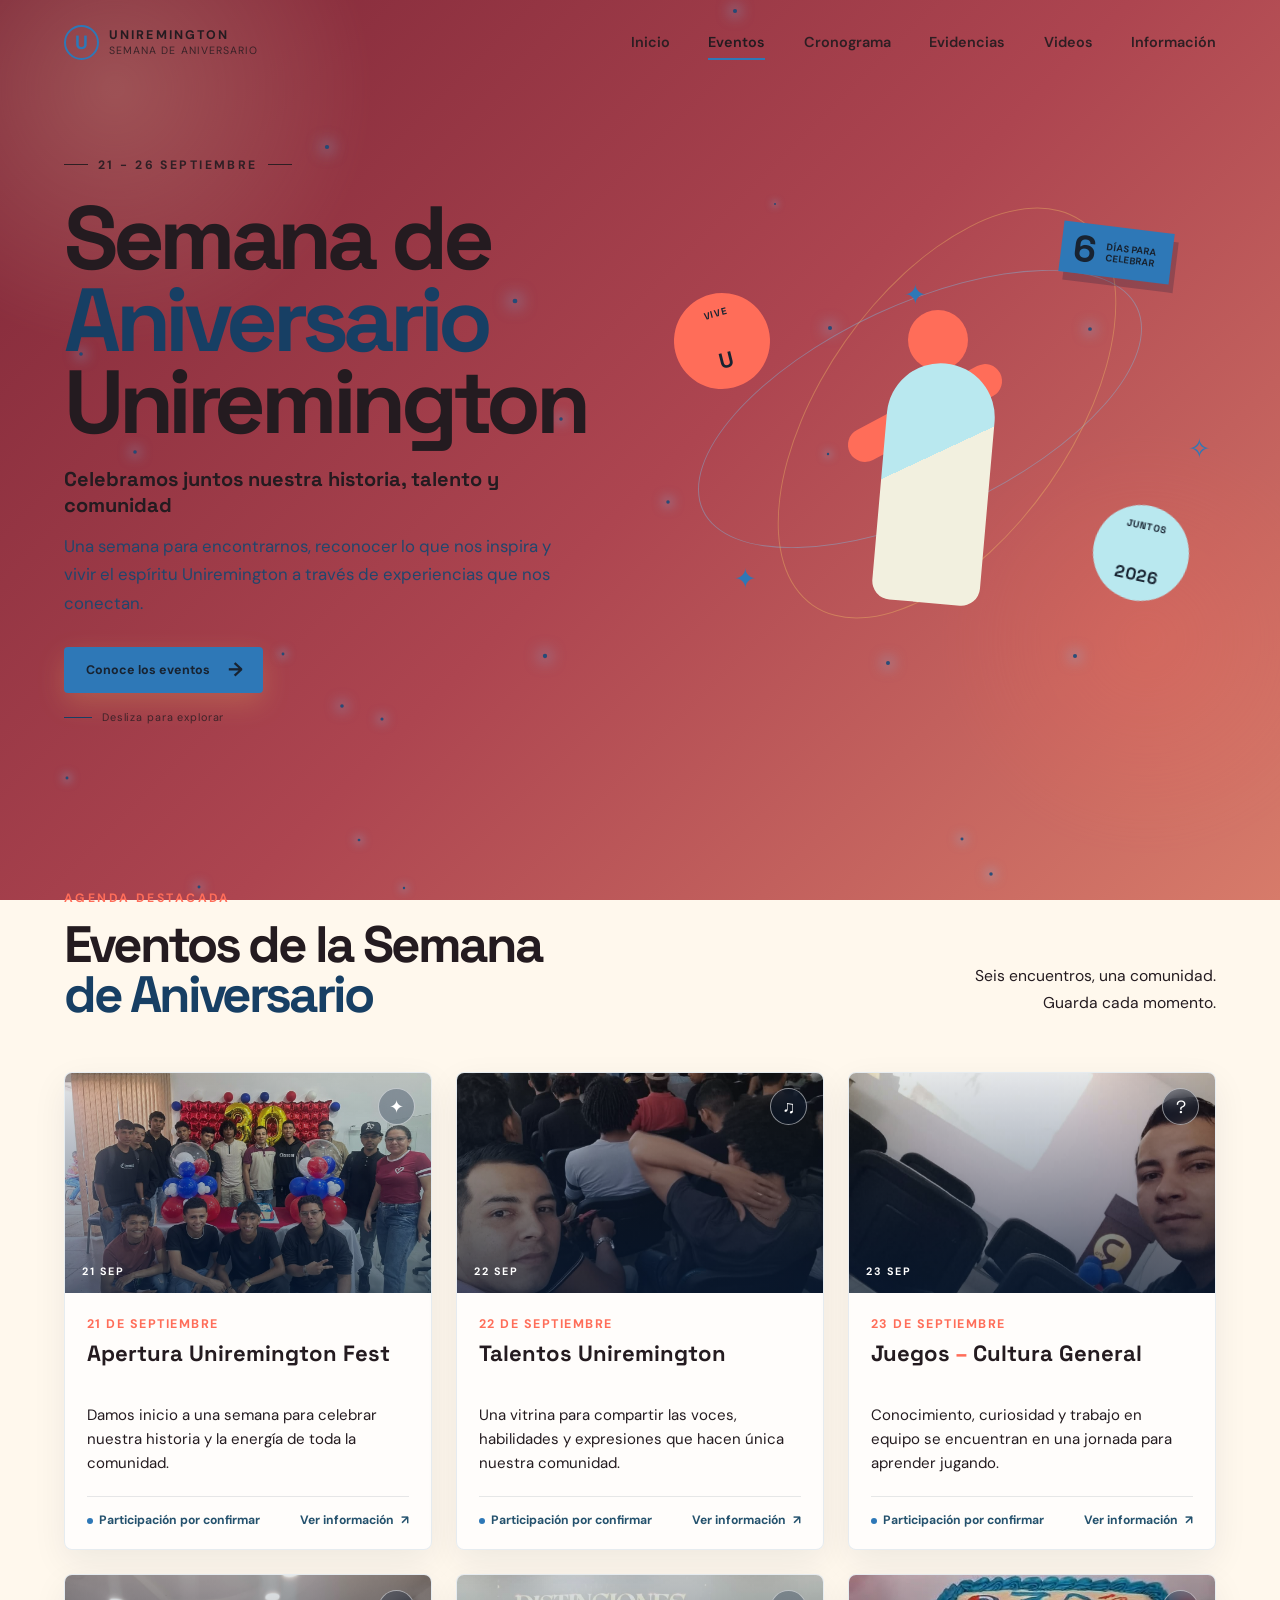
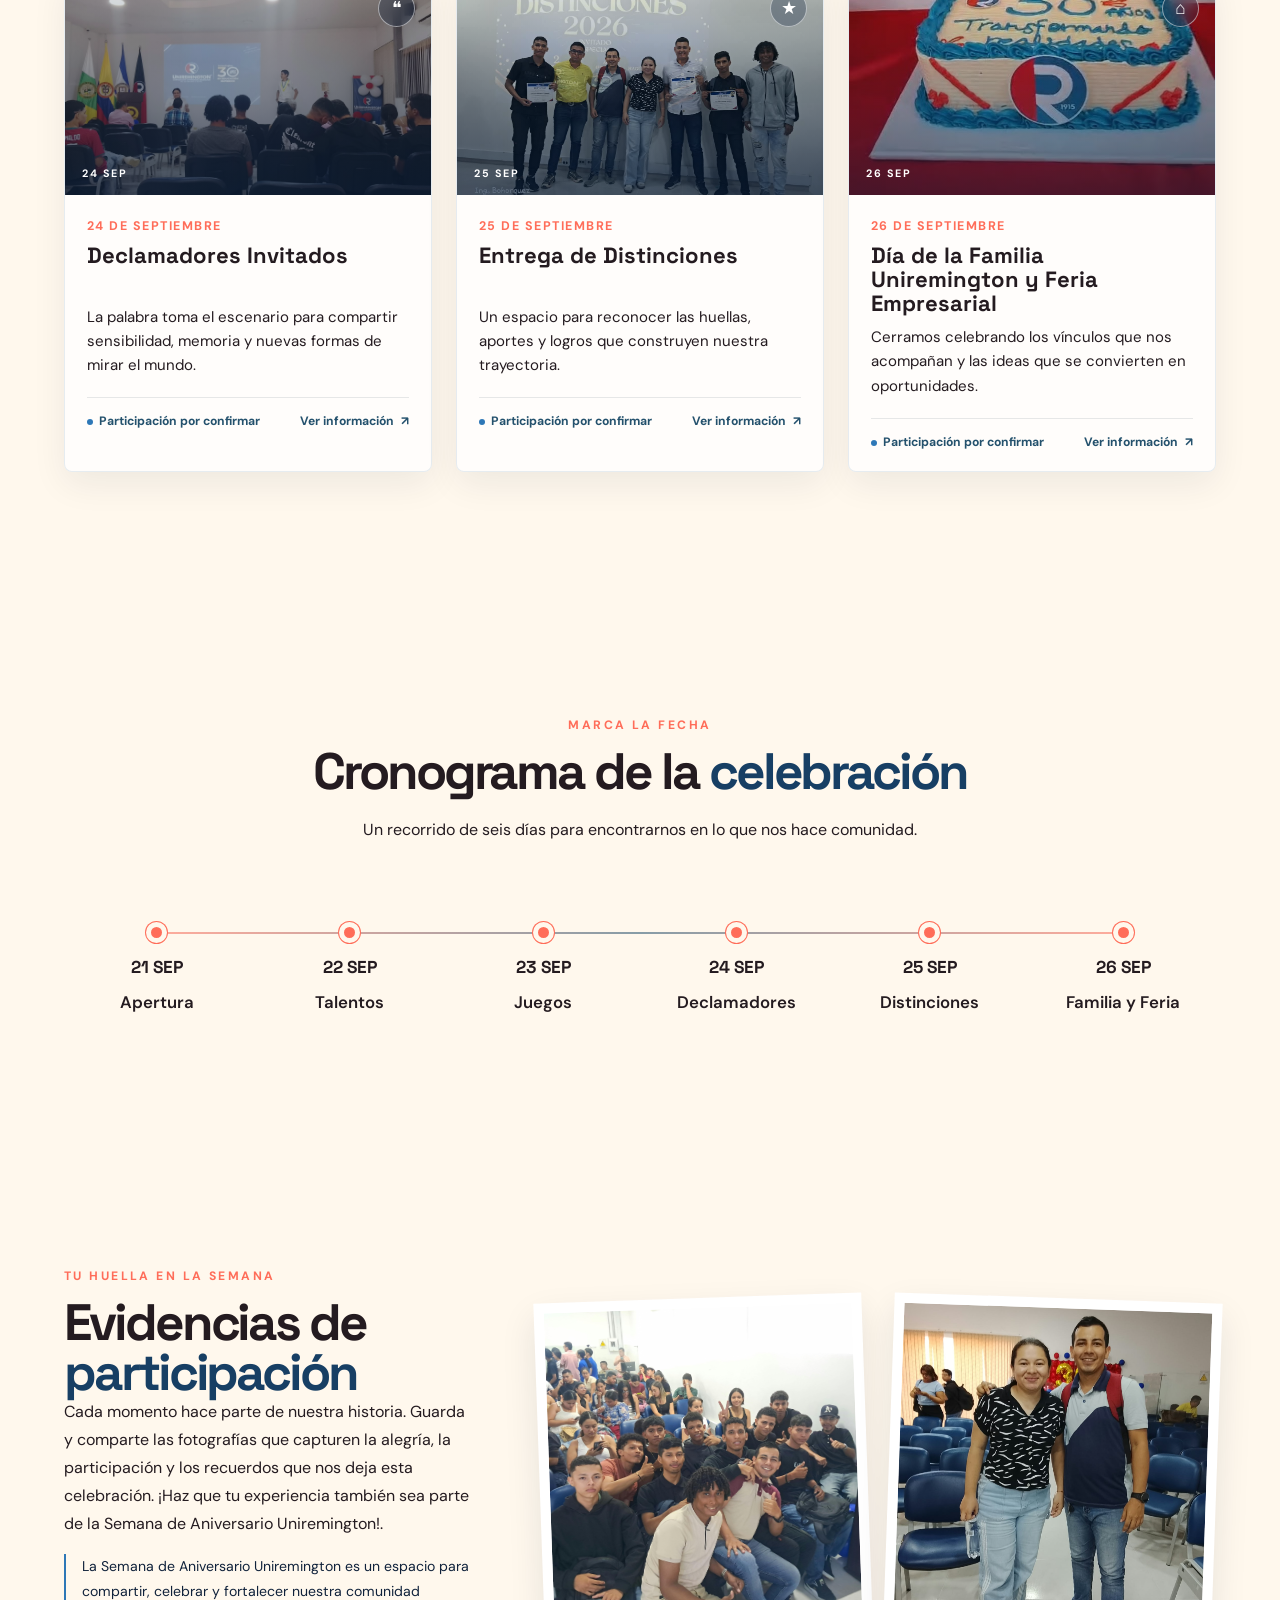
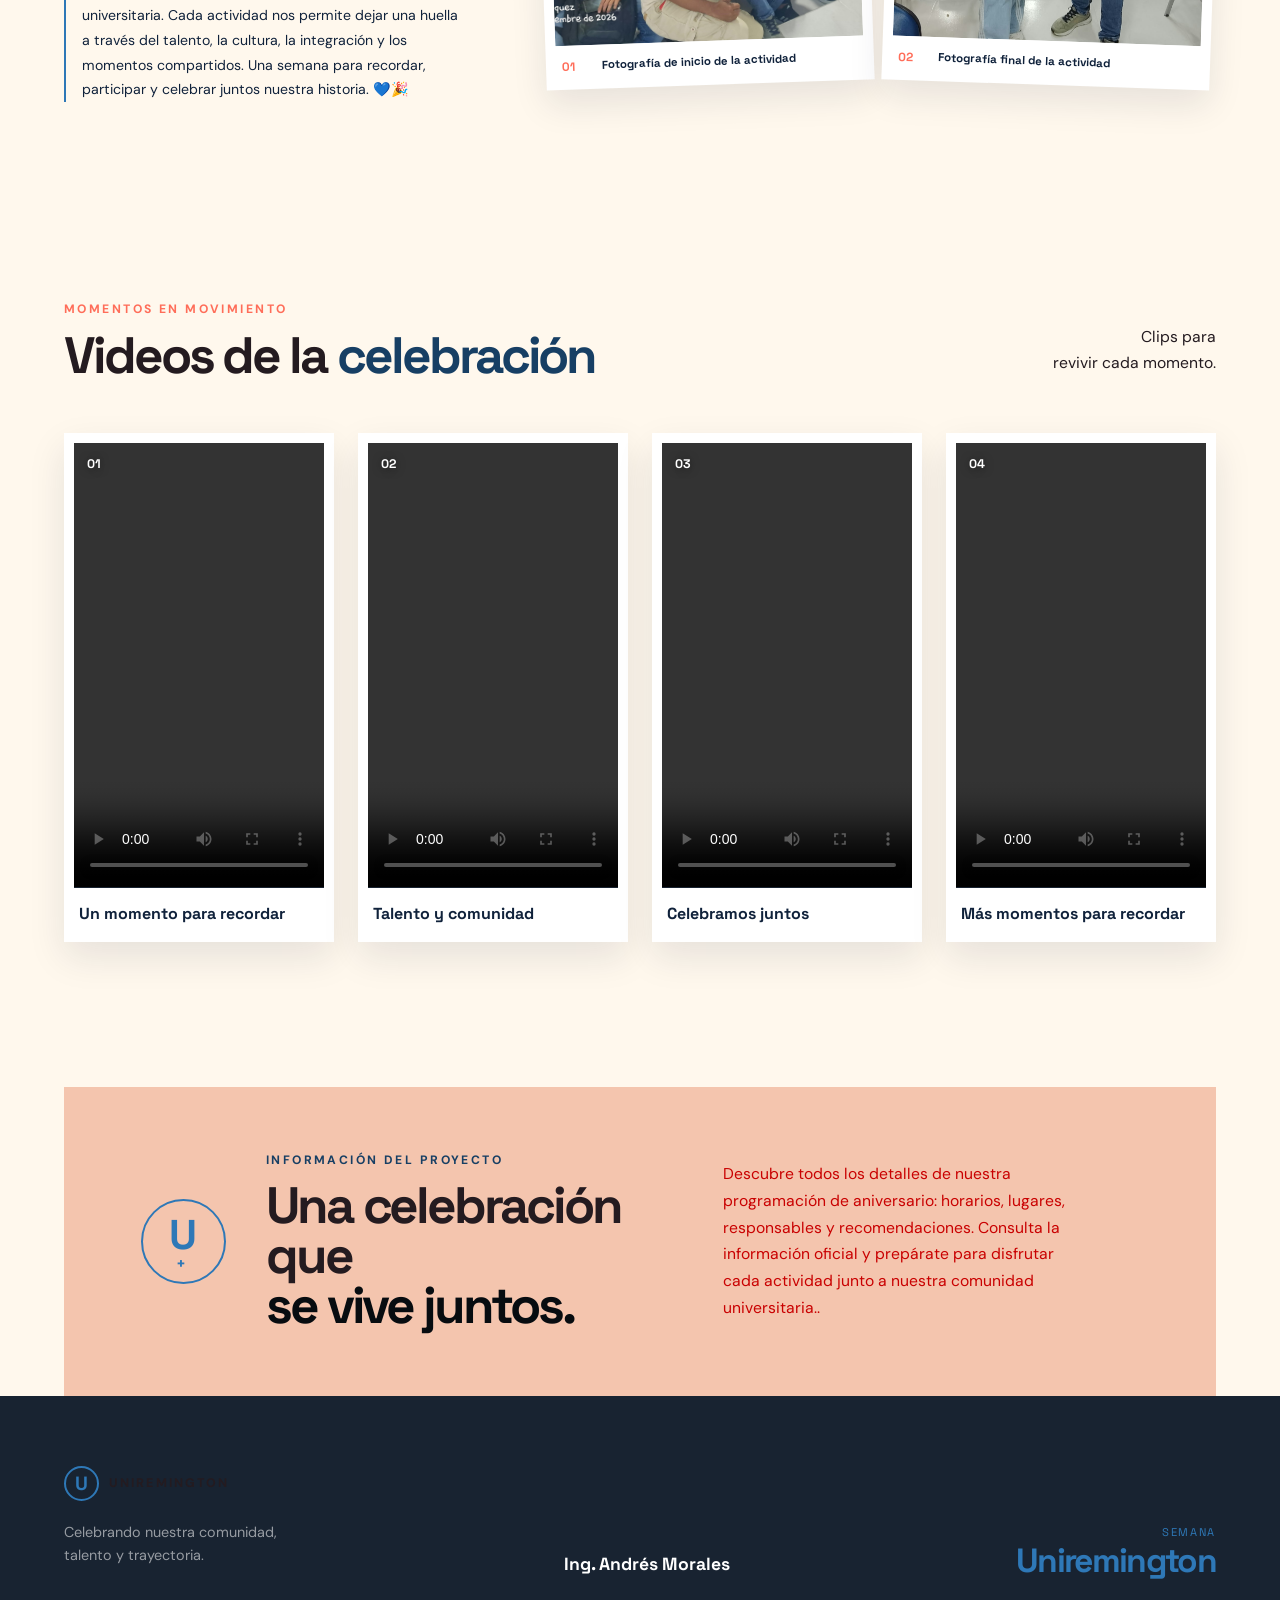
==== index.html @ 347d7fe4 "Mover archivos a la raíz del repositorio" ====
<!DOCTYPE html>
<html lang="es">
<head>
  <meta charset="UTF-8">
  <meta name="viewport" content="width=device-width, initial-scale=1.0">
  <meta name="description" content="Semana de Aniversario Uniremington: celebramos juntos nuestra historia, talento y comunidad.">
  <title>Semana de Aniversario Uniremington</title>
  <link rel="icon" type="image/svg+xml" href="img/favicon-uniremington.svg">
  <link rel="preconnect" href="https://fonts.googleapis.com">
  <link rel="preconnect" href="https://fonts.gstatic.com" crossorigin>
  <link href="https://fonts.googleapis.com/css2?family=DM+Sans:wght@400;500;600;700&family=Space+Grotesk:wght@500;600;700&display=swap" rel="stylesheet">
  <link rel="stylesheet" href="style.css">
</head>
<body>
  <div class="celebration-bg" aria-hidden="true">
    <div class="glow glow-one"></div>
    <div class="glow glow-two"></div>
    <div class="particles" id="particles"></div>
    <div class="confetti-layer" id="confetti-layer"></div>
  </div>

  <header class="site-header" id="inicio">
    <a class="brand" href="#inicio" aria-label="Volver al inicio">
      <span class="brand-mark">U</span>
      <span class="brand-copy"><strong>UNIREMINGTON</strong><small>Semana de aniversario</small></span>
    </a>
    <button class="menu-toggle" type="button" aria-expanded="false" aria-controls="main-nav" aria-label="Abrir menú">
      <span></span><span></span><span></span>
    </button>
    <nav class="main-nav" id="main-nav" aria-label="Navegación principal">
      <a class="nav-link active" href="#inicio">Inicio</a>
      <a class="nav-link" href="#eventos">Eventos</a>
      <a class="nav-link" href="#cronograma">Cronograma</a>
      <a class="nav-link" href="#evidencias">Evidencias</a>
      <a class="nav-link" href="#videos">Videos</a>
      <a class="nav-link" href="#informacion">Información</a>
    </nav>
  </header>

  <main>
    <section class="hero section-shell" aria-labelledby="hero-title">
      <div class="hero-content reveal">
        <p class="eyebrow"><span></span> 21 - 26 SEPTIEMBRE <span></span></p>
        <h1 id="hero-title">Semana de<br><em>Aniversario</em><br>Uniremington</h1>
        <p class="hero-subtitle">Celebramos juntos nuestra historia, talento y comunidad</p>
        <p class="hero-intro">Una semana para encontrarnos, reconocer lo que nos inspira y vivir el espíritu Uniremington a través de experiencias que nos conectan.</p>
        <a class="button button-primary" href="#eventos">Conoce los eventos <span aria-hidden="true">&#8594;</span></a>
      </div>
      <div class="hero-art reveal" aria-label="Ilustración decorativa de celebración universitaria">
        <div class="orbit orbit-one"></div><div class="orbit orbit-two"></div>
        <div class="hero-badge"><span>6</span><small>días para<br>celebrar</small></div>
        <div class="hero-sticker sticker-top">VIVE<br><strong>U</strong></div>
        <div class="hero-sticker sticker-bottom">JUNTOS<br><strong>2026</strong></div>
        <div class="hero-figure"><span class="figure-head"></span><span class="figure-body"></span><span class="figure-arm"></span></div>
        <div class="hero-spark spark-a">✦</div><div class="hero-spark spark-b">✧</div><div class="hero-spark spark-c">✦</div>
      </div>
      <a class="scroll-cue" href="#eventos"><span></span> Desliza para explorar</a>
    </section>

    <section class="events section-shell" id="eventos" aria-labelledby="events-title">
      <div class="section-heading reveal">
        <div><p class="eyebrow accent">AGENDA DESTACADA</p><h2 id="events-title">Eventos de la Semana<br><em>de Aniversario</em></h2></div>
        <p class="section-note">Seis encuentros, una comunidad.<br>Guarda cada momento.</p>
      </div>
      <div class="events-grid">
        
        <article class="event-card reveal" data-event="21-septiembre">
          <a class="event-image-link" href="#" aria-label="Ampliar fotografía de Apertura Uniremington Fest">
            <img src="img/apertura.jpg" data-fallback="https://images.unsplash.com/photo-1517457373958-b7bdd4587205?auto=format&fit=crop&w=900&q=85" alt="Estudiantes celebrando en una actividad universitaria" loading="lazy">
            <span class="image-shade"></span><span class="event-icon">✦</span><span class="date-chip">21 SEP</span>
          </a>
          <div class="event-body"><p class="event-date">21 de septiembre</p><h3>Apertura Uniremington Fest</h3><p class="event-description">Damos inicio a una semana para celebrar nuestra historia y la energía de toda la comunidad.</p><div class="event-meta"><span class="status pending">Participación por confirmar</span><a class="info-link" href="excel/21-septiembre.xlsx" download>Ver información <span>↗</span></a></div></div>
        </article>
        <article class="event-card reveal" data-event="22-septiembre">
          <a class="event-image-link" href="#" aria-label="Ampliar fotografía de Talentos Uniremington">
            <img src="img/talentos.jpg" data-fallback="https://images.unsplash.com/photo-1524368535928-5b5e00ddc76b?auto=format&fit=crop&w=900&q=85" alt="Presentación artística de estudiantes" loading="lazy">
            <span class="image-shade"></span><span class="event-icon">♫</span><span class="date-chip">22 SEP</span>
          </a>
          <div class="event-body"><p class="event-date">22 de septiembre</p><h3>Talentos Uniremington</h3><p class="event-description">Una vitrina para compartir las voces, habilidades y expresiones que hacen única nuestra comunidad.</p><div class="event-meta"><span class="status pending">Participación por confirmar</span><a class="info-link" href="excel/22-septiembre.xlsx" download>Ver información <span>↗</span></a></div></div>
        </article>
        <article class="event-card reveal" data-event="23-septiembre">
          <a class="event-image-link" href="#" aria-label="Ampliar fotografía de Juegos - Cultura General">
            <img src="img/juegos.jpg" data-fallback="https://images.unsplash.com/photo-1529156069898-49953e39b3ac?auto=format&fit=crop&w=900&q=85" alt="Estudiantes compartiendo un juego en equipo" loading="lazy">
            <span class="image-shade"></span><span class="event-icon">?</span><span class="date-chip">23 SEP</span>
          </a>
          <div class="event-body"><p class="event-date">23 de septiembre</p><h3>Juegos <span>–</span> Cultura General</h3><p class="event-description">Conocimiento, curiosidad y trabajo en equipo se encuentran en una jornada para aprender jugando.</p><div class="event-meta"><span class="status pending">Participación por confirmar</span><a class="info-link" href="excel/23-septiembre.xlsx" download>Ver información <span>↗</span></a></div></div>
        </article>
        <article class="event-card reveal" data-event="24-septiembre">
          <a class="event-image-link" href="#" aria-label="Ampliar fotografía de Declamadores Invitados">
            <img src="img/declamadores.jpg" data-fallback="https://images.unsplash.com/photo-1478737270239-2f02b77fc618?auto=format&fit=crop&w=900&q=85" alt="Micrófono preparado para una presentación de poesía" loading="lazy">
            <span class="image-shade"></span><span class="event-icon">&#10077;</span><span class="date-chip">24 SEP</span>
          </a>
          <div class="event-body"><p class="event-date">24 de septiembre</p><h3>Declamadores Invitados</h3><p class="event-description">La palabra toma el escenario para compartir sensibilidad, memoria y nuevas formas de mirar el mundo.</p><div class="event-meta"><span class="status pending">Participación por confirmar</span><a class="info-link" href="excel/24-septiembre.xlsx" download>Ver información <span>↗</span></a></div></div>
        </article>
        <article class="event-card reveal" data-event="25-septiembre">
          <a class="event-image-link" href="#" aria-label="Ampliar fotografía de Entrega de Distinciones">
            <img src="img/distinciones.jpg" data-fallback="https://images.unsplash.com/photo-1531058020387-3be344556be6?auto=format&fit=crop&w=900&q=85" alt="Reconocimiento entregado durante una ceremonia" loading="lazy">
            <span class="image-shade"></span><span class="event-icon">★</span><span class="date-chip">25 SEP</span>
          </a>
          <div class="event-body"><p class="event-date">25 de septiembre</p><h3>Entrega de Distinciones</h3><p class="event-description">Un espacio para reconocer las huellas, aportes y logros que construyen nuestra trayectoria.</p><div class="event-meta"><span class="status pending">Participación por confirmar</span><a class="info-link" href="excel/25-septiembre.xlsx" download>Ver información <span>↗</span></a></div></div>
        </article>
        <article class="event-card reveal" data-event="26-septiembre">
          <a class="event-image-link" href="#" aria-label="Ampliar fotografía del Día de la Familia Uniremington y Feria Empresarial">
            <img src="img/familia-feria.jpg" data-fallback="https://images.unsplash.com/photo-1529156069898-49953e39b3ac?auto=format&fit=crop&w=900&q=85" alt="Comunidad reunida en una feria universitaria" loading="lazy">
            <span class="image-shade"></span><span class="event-icon">⌂</span><span class="date-chip">26 SEP</span>
          </a>
          <div class="event-body"><p class="event-date">26 de septiembre</p><h3>Día de la Familia Uniremington y Feria Empresarial</h3><p class="event-description">Cerramos celebrando los vínculos que nos acompañan y las ideas que se convierten en oportunidades.</p><div class="event-meta"><span class="status pending">Participación por confirmar</span><a class="info-link" href="excel/26-septiembre.xlsx" download>Ver información <span>↗</span></a></div></div>
        </article>
      </div>
    </section>

    <section class="timeline-section section-shell" id="cronograma" aria-labelledby="timeline-title">
      <div class="section-heading centered reveal"><p class="eyebrow accent">MARCA LA FECHA</p><h2 id="timeline-title">Cronograma de la <em>celebración</em></h2><p>Un recorrido de seis días para encontrarnos en lo que nos hace comunidad.</p></div>
      <div class="timeline reveal">
        <div class="timeline-line"></div>
        <a class="timeline-item" href="#eventos"><span class="timeline-dot"></span><strong>21 SEP</strong><span>Apertura</span></a>
        <a class="timeline-item" href="#eventos"><span class="timeline-dot"></span><strong>22 SEP</strong><span>Talentos</span></a>
        <a class="timeline-item" href="#eventos"><span class="timeline-dot"></span><strong>23 SEP</strong><span>Juegos</span></a>
        <a class="timeline-item" href="#eventos"><span class="timeline-dot"></span><strong>24 SEP</strong><span>Declamadores</span></a>
        <a class="timeline-item" href="#eventos"><span class="timeline-dot"></span><strong>25 SEP</strong><span>Distinciones</span></a>
        <a class="timeline-item" href="#eventos"><span class="timeline-dot"></span><strong>26 SEP</strong><span>Familia y Feria</span></a>
      </div>
    </section>

    <section class="evidence section-shell" id="evidencias" aria-labelledby="evidence-title">
      <div class="evidence-copy reveal"><p class="eyebrow accent">TU HUELLA EN LA SEMANA</p><h2 id="evidence-title">Evidencias de <em>participación</em></h2><p>Cada momento hace parte de nuestra historia. Guarda y comparte las fotografías que capturen la alegría, la participación y los recuerdos que nos deja esta celebración.

¡Haz que tu experiencia también sea parte de la Semana de Aniversario Uniremington!.</p><p class="evidence-note">La Semana de Aniversario Uniremington es un espacio para compartir, celebrar y fortalecer nuestra comunidad universitaria. Cada actividad nos permite dejar una huella a través del talento, la cultura, la integración y los momentos compartidos.

Una semana para recordar, participar y celebrar juntos nuestra historia. 💙🎉</p></div>
      <div class="evidence-grid reveal">
        <figure class="evidence-frame"><button class="evidence-photo" type="button" aria-label="Ampliar fotografía de inicio de la actividad"><img src="img/evidencia-inicial.jpg" data-fallback="https://images.unsplash.com/photo-1529390079861-591de354faf5?auto=format&fit=crop&w=900&q=85" alt="Espacio reservado para fotografía inicial" loading="lazy"></button><figcaption><span>01</span><strong>Fotografía de inicio de la actividad</strong><small></small></figcaption></figure>
        <figure class="evidence-frame"><button class="evidence-photo" type="button" aria-label="Ampliar fotografía final de la actividad"><img src="img/evidencia-final.jpg" data-fallback="https://images.unsplash.com/photo-1511632765486-a01980e01a18?auto=format&fit=crop&w=900&q=85" alt="Espacio reservado para fotografía final" loading="lazy"></button><figcaption><span>02</span><strong>Fotografía final de la actividad</strong><small></small></figcaption></figure>
      </div>
    </section>

    <section class="videos-section section-shell" id="videos" aria-labelledby="videos-title">
      <div class="section-heading reveal">
        <div><p class="eyebrow accent">MOMENTOS EN MOVIMIENTO</p><h2 id="videos-title">Videos de la <em>celebración</em></h2></div>
        <p class="section-note">Clips para<br>revivir cada momento.</p>
      </div>
      <div class="videos-grid">
        <article class="video-card reveal">
          <div class="video-frame"><video controls preload="metadata"><source src="videos/video-01.mp4" type="video/mp4">Tu navegador no puede reproducir este video.</video><span class="video-number">01</span></div>
          <h3>Un momento para recordar</h3>
        </article>
        <article class="video-card reveal">
          <div class="video-frame"><video controls preload="metadata"><source src="videos/video-02.mp4" type="video/mp4">Tu navegador no puede reproducir este video.</video><span class="video-number">02</span></div>
          <h3>Talento y comunidad</h3>
        </article>
        <article class="video-card reveal">
          <div class="video-frame"><video controls preload="metadata"><source src="videos/video-03.mp4" type="video/mp4">Tu navegador no puede reproducir este video.</video><span class="video-number">03</span></div>
          <h3>Celebramos juntos</h3>
        </article>
        <article class="video-card reveal">
          <div class="video-frame"><video controls preload="metadata"><source src="videos/video-04.mp4" type="video/mp4">Tu navegador no puede reproducir este video.</video><span class="video-number">04</span></div>
          <h3>Más momentos para recordar</h3>
        </article>
      </div>
    </section>

    <section class="info-band section-shell" id="informacion" aria-labelledby="info-title">
      <div class="info-mark">U<span>+</span></div><div><p class="eyebrow">INFORMACIÓN DEL PROYECTO</p><h2 id="info-title">Una celebración que<br><em>se vive juntos.</em></h2></div><p class="info-text">Descubre todos los detalles de nuestra programación de aniversario: horarios, lugares, responsables y recomendaciones. Consulta la información oficial y prepárate para disfrutar cada actividad junto a nuestra comunidad universitaria..</p>
    </section>
  </main>

  <footer class="site-footer"><div><a class="brand footer-brand" href="#inicio"><span class="brand-mark">U</span><span class="brand-copy"><strong>UNIREMINGTON</strong><small></small></span></a><p>Celebrando nuestra comunidad,<br>talento y trayectoria.</p></div><div class="student-data"><p></p><strong> Ing. Andrés Morales</strong><span></span></div><div class="footer-year">SEMANA<br><strong>Uniremington</strong></div></footer>

  <dialog class="image-lightbox" aria-label="Fotografía ampliada">
    <button class="lightbox-close" type="button" aria-label="Cerrar fotografía">&times;</button>
    <img src="" alt="">
  </dialog>
  <script src="script.js"></script>
</body>
</html>
---- style.css ----
:root {
  --navy: #182331;
  --blue: #24516d;
  --sky: #b9e8ef;
  --cream: #fff8ed;
  --coral: #ff6d59;
  --yellow: #2e78b7;
  --ink: #10223b;
  --muted: #617086;
  --line: rgba(255, 255, 255, .18);
  --glass: rgba(255, 255, 255, .1);
  --display: 'Space Grotesk', sans-serif;
  --body: 'DM Sans', sans-serif;
  --ease: cubic-bezier(.22, .8, .25, 1);
}
* { box-sizing: border-box; }
html { scroll-behavior: smooth; }
body { margin: 0; color: var(--ink); background: var(--cream); font-family: var(--body); overflow-x: hidden; }
body, button, a { -webkit-tap-highlight-color: transparent; }
a { color: inherit; text-decoration: none; }
.celebration-bg { position: fixed; inset: 0; z-index: -1; overflow: hidden; background: linear-gradient(135deg, #182331 0%, #3d3542 52%, #68464b 100%); pointer-events: none; }
.glow { position: absolute; border-radius: 50%; filter: blur(8px); opacity: .4; animation: drift 16s ease-in-out infinite alternate; }
.glow-one { width: 42vw; height: 42vw; top: -20%; left: -12%; background: radial-gradient(circle, rgba(255,214,107,.42), transparent 68%); }
.glow-two { width: 35vw; height: 35vw; right: -7%; bottom: 4%; background: radial-gradient(circle, rgba(255,109,89,.48), transparent 68%); animation-delay: -5s; }
.particles, .confetti-layer { position: absolute; inset: 0; }
.particle { position: absolute; width: 4px; height: 4px; border-radius: 50%; background: rgba(255,255,255,.85); box-shadow: 0 0 14px 3px rgba(255,214,107,.42); animation: float 9s ease-in-out infinite; }
.confetti { position: absolute; top: -30px; width: var(--size); height: calc(var(--size) * 1.9); background: var(--color); opacity: .7; border-radius: 2px; animation: fall var(--duration) linear var(--delay) infinite; transform: rotate(var(--rotation)); }
.confetti.circle { border-radius: 50%; height: var(--size); }
.confetti.triangle { width: 0; height: 0; background: transparent; border-left: calc(var(--size) / 2) solid transparent; border-right: calc(var(--size) / 2) solid transparent; border-bottom: var(--size) solid var(--color); }
.site-header { position: fixed; top: 0; left: 0; right: 0; z-index: 20; display: flex; align-items: center; justify-content: space-between; max-width: 1360px; margin: auto; padding: 24px 5vw; color: #fff; transition: padding .35s ease, background .35s ease; text-shadow: 0 1px 12px rgba(0,0,0,.2); }
.site-header.scrolled { padding-top: 13px; padding-bottom: 13px; background: rgba(24, 35, 49, .88); backdrop-filter: blur(18px); max-width: none; padding-left: 5vw; padding-right: 5vw; }
.brand { display: inline-flex; gap: 10px; align-items: center; color: #fff; }
.brand-mark { display: grid; place-items: center; width: 35px; height: 35px; border: 2px solid var(--yellow); border-radius: 50%; color: var(--yellow); font-family: var(--display); font-size: 1.2rem; font-weight: 700; }
.brand-copy { display: flex; flex-direction: column; gap: 1px; font-size: .68rem; letter-spacing: .17em; }
.brand-copy small { color: rgba(255,255,255,.82); font-size: .58rem; letter-spacing: .1em; text-transform: uppercase; }
.main-nav { display: flex; align-items: center; gap: clamp(18px, 3vw, 44px); }
.nav-link { position: relative; padding: 9px 0; color: rgba(255,255,255,.9); font-size: .78rem; font-weight: 600; transition: color .3s; }
.nav-link::after { position: absolute; content: ''; left: 0; right: 100%; bottom: 0; height: 2px; background: var(--yellow); transition: right .3s var(--ease); }
.nav-link:hover, .nav-link.active { color: #fff; }.nav-link.active::after, .nav-link:hover::after { right: 0; }
.menu-toggle { display: none; border: 0; background: transparent; padding: 6px; }.menu-toggle span { display: block; width: 25px; height: 2px; margin: 5px; background: #fff; }
.section-shell { width: min(1180px, calc(100% - 10vw)); margin: auto; }
.hero { min-height: 760px; display: grid; grid-template-columns: 1.05fr .95fr; align-items: center; position: relative; padding-top: 90px; color: #fff; text-shadow: 0 2px 18px rgba(0,0,0,.22); }
.hero-content { max-width: 640px; }.eyebrow { display: flex; align-items: center; gap: 10px; color: rgba(255,255,255,.86); font-size: .66rem; font-weight: 700; letter-spacing: .2em; }.eyebrow span { width: 24px; height: 1px; background: currentColor; }.eyebrow.accent { color: var(--coral); display: block; }
h1, h2, h3, p { margin-top: 0; }h1, h2, h3 { font-family: var(--display); }h1 { margin: 24px 0 22px; font-size: clamp(3.4rem, 7vw, 6.5rem); line-height: .92; letter-spacing: -.06em; font-weight: 700; }h1 em, h2 em { color: var(--yellow); font-style: normal; }h2 { margin: 14px 0 0; font-size: clamp(2.3rem, 4vw, 4.1rem); line-height: .98; letter-spacing: -.06em; }h2 em { color: var(--blue); }.hero-subtitle { max-width: 460px; margin-bottom: 14px; color: #d9f6f7; font-family: var(--display); font-size: 1.1rem; font-weight: 700; }.hero-intro { max-width: 500px; margin-bottom: 30px; color: rgba(255,255,255,.9); line-height: 1.7; font-size: .94rem; }
.button { display: inline-flex; align-items: center; gap: 18px; padding: 15px 20px 15px 22px; border-radius: 4px; font-size: .78rem; font-weight: 700; transition: transform .3s var(--ease), box-shadow .3s, background .3s; }.button span { font-size: 1.2rem; line-height: 0; }.button-primary { color: var(--navy); background: var(--yellow); box-shadow: 0 10px 28px rgba(255,214,107,.2); }.button-primary:hover { background: #fff; transform: translateY(-3px); box-shadow: 0 14px 32px rgba(255,214,107,.3); }
.hero-art { position: relative; min-height: 550px; }.orbit { position: absolute; border: 1px solid rgba(114,210,255,.35); border-radius: 50%; transform: rotate(-25deg); }.orbit-one { width: 480px; height: 210px; top: 28%; left: 2%; }.orbit-two { width: 250px; height: 470px; top: 5%; left: 28%; border-color: rgba(255,214,107,.32); transform: rotate(35deg); }.hero-badge { position: absolute; top: 14%; right: 8%; display: flex; align-items: center; gap: 10px; color: var(--navy); background: var(--yellow); padding: 11px 16px 11px 12px; transform: rotate(7deg); box-shadow: 5px 8px 0 rgba(5,26,55,.22); }.hero-badge span { font-family: var(--display); font-size: 2.3rem; font-weight: 700; line-height: .8; }.hero-badge small { font-size: .6rem; font-weight: 700; line-height: 1.15; text-transform: uppercase; }.hero-sticker { position: absolute; display: grid; place-items: center; width: 96px; height: 96px; border-radius: 50%; font-family: var(--display); font-size: .6rem; font-weight: 700; letter-spacing: .08em; text-align: center; line-height: 1.2; }.sticker-top { top: 26%; left: 1%; color: var(--navy); background: var(--coral); transform: rotate(-14deg); }.sticker-top strong { font-size: 1.35rem; }.sticker-bottom { right: 5%; bottom: 18%; color: var(--navy); background: var(--sky); transform: rotate(12deg); }.sticker-bottom strong { font-size: 1.05rem; }.hero-figure { position: absolute; left: 35%; top: 29%; width: 150px; height: 300px; }.figure-head { position: absolute; top: 0; left: 48px; display: block; width: 60px; height: 60px; border-radius: 50%; background: var(--coral); }.figure-body { position: absolute; top: 53px; left: 21px; width: 108px; height: 240px; border-radius: 58px 58px 20px 20px; background: linear-gradient(150deg, var(--sky) 0 40%, #f2f0df 40%); transform: rotate(5deg); }.figure-arm { position: absolute; z-index: -1; top: 86px; left: -20px; width: 170px; height: 34px; border-radius: 40px; background: var(--coral); transform: rotate(-28deg); }.hero-spark { position: absolute; color: var(--yellow); font-size: 1.7rem; animation: twinkle 2.8s ease-in-out infinite; }.spark-a { top: 23%; left: 43%; }.spark-b { top: 51%; right: 1%; animation-delay: -.8s; }.spark-c { bottom: 19%; left: 12%; animation-delay: -1.5s; }.scroll-cue { position: absolute; bottom: 36px; left: 0; display: flex; align-items: center; gap: 10px; color: rgba(255,255,255,.5); font-size: .68rem; letter-spacing: .08em; }.scroll-cue span { width: 28px; height: 1px; background: var(--yellow); }
.events { padding: 130px 0 150px; }.section-heading { display: flex; justify-content: space-between; align-items: end; margin-bottom: 52px; }.section-note { margin-bottom: 4px; color: var(--muted); font-size: .85rem; line-height: 1.7; text-align: right; }.events-grid { display: grid; grid-template-columns: repeat(3, 1fr); gap: 24px; }.event-card { overflow: hidden; background: rgba(255,255,255,.74); border: 1px solid rgba(14,76,146,.1); border-radius: 8px; box-shadow: 0 12px 35px rgba(16,34,59,.07); transition: transform .4s var(--ease), box-shadow .4s, border-color .4s; }.event-card:hover { transform: translateY(-10px); border-color: rgba(255,109,89,.35); box-shadow: 0 22px 45px rgba(16,34,59,.16); }.event-image-link { display: block; position: relative; height: 220px; overflow: hidden; background: linear-gradient(135deg, #0e4c92, #72d2ff); }.event-image-link img { width: 100%; height: 100%; object-fit: cover; display: block; transition: transform .6s var(--ease); }.event-card:hover .event-image-link img { transform: scale(1.07); }.image-shade { position: absolute; inset: 0; background: linear-gradient(180deg, rgba(7,28,58,.1), rgba(7,28,58,.65)); }.date-chip { position: absolute; bottom: 15px; left: 17px; color: #fff; font-size: .67rem; font-weight: 700; letter-spacing: .14em; }.event-icon { position: absolute; top: 15px; right: 16px; display: grid; place-items: center; width: 37px; height: 37px; border: 1px solid rgba(255,255,255,.5); border-radius: 50%; color: #fff; background: rgba(7,28,58,.28); backdrop-filter: blur(8px); font-family: var(--display); font-size: 1.1rem; }.event-body { padding: 23px 22px 21px; }.event-date { margin-bottom: 9px; color: var(--coral); font-size: .67rem; font-weight: 700; letter-spacing: .12em; text-transform: uppercase; }.event-body h3 { min-height: 52px; margin-bottom: 10px; font-size: 1.22rem; line-height: 1.1; }.event-body h3 span { color: var(--coral); }.event-description { min-height: 66px; margin-bottom: 20px; color: var(--muted); font-size: .82rem; line-height: 1.6; }.event-meta { display: flex; flex-wrap: wrap; align-items: center; justify-content: space-between; gap: 10px; padding-top: 15px; border-top: 1px solid rgba(16,34,59,.1); }.status { color: var(--blue); font-size: .65rem; font-weight: 700; }.status::before { content: ''; display: inline-block; width: 6px; height: 6px; margin-right: 6px; border-radius: 50%; background: var(--yellow); }.info-link { color: var(--blue); font-size: .7rem; font-weight: 700; transition: color .25s; }.info-link span { display: inline-block; margin-left: 4px; transition: transform .25s; }.info-link:hover { color: var(--coral); }.info-link:hover span { transform: translate(3px, -2px); }
.timeline-section { padding: 95px 0 145px; }.centered { display: block; text-align: center; }.centered > p:last-child { margin-top: 22px; color: var(--muted); font-size: .9rem; }.timeline { position: relative; display: grid; grid-template-columns: repeat(6, 1fr); gap: 8px; margin-top: 75px; }.timeline-line { position: absolute; top: 8px; left: 8%; right: 8%; height: 1px; background: linear-gradient(90deg, var(--coral), var(--blue), var(--coral)); opacity: .35; }.timeline-item { position: relative; display: flex; flex-direction: column; align-items: center; gap: 13px; color: var(--muted); font-size: .72rem; text-align: center; transition: color .3s, transform .3s; }.timeline-item strong { color: var(--blue); font-family: var(--display); font-size: .78rem; }.timeline-dot { z-index: 1; display: block; width: 17px; height: 17px; border: 4px solid var(--cream); border-radius: 50%; background: var(--coral); box-shadow: 0 0 0 1px var(--coral); transition: transform .3s, background .3s; }.timeline-item:hover { color: var(--ink); transform: translateY(-6px); }.timeline-item:hover .timeline-dot { background: var(--yellow); transform: scale(1.35); }
.evidence { display: grid; grid-template-columns: .75fr 1.25fr; gap: 70px; align-items: center; padding: 110px 0 145px; }.evidence-copy > p:not(.eyebrow) { color: var(--muted); font-size: .9rem; line-height: 1.75; }.evidence-note { padding-left: 16px; border-left: 2px solid var(--yellow); color: var(--ink) !important; font-size: .78rem !important; }.evidence-grid { display: grid; grid-template-columns: repeat(2, 1fr); gap: 20px; }.evidence-frame { margin: 0; padding: 10px; background: #fff; box-shadow: 0 15px 35px rgba(16,34,59,.1); transform: rotate(-2deg); transition: transform .35s var(--ease), box-shadow .35s; }.evidence-frame:nth-child(2) { transform: rotate(2deg); }.evidence-frame:hover { z-index: 1; transform: rotate(0) translateY(-7px); box-shadow: 0 25px 45px rgba(16,34,59,.18); }.evidence-photo { position: relative; aspect-ratio: 1 / 1.08; overflow: hidden; background: linear-gradient(135deg, #e6f4f9, #d1e1ed); }.evidence-photo img { display: block; width: 100%; height: 100%; object-fit: cover; }.photo-placeholder { position: absolute; left: 50%; top: 50%; display: grid; place-items: center; width: 48px; height: 48px; border: 1px solid rgba(255,255,255,.8); border-radius: 50%; color: #fff; background: rgba(7,28,58,.3); font-size: 1.8rem; transform: translate(-50%, -50%); }.evidence-frame figcaption { display: grid; grid-template-columns: 32px 1fr; gap: 3px 8px; padding: 13px 6px 4px; }.evidence-frame figcaption span { grid-row: span 2; color: var(--coral); font-family: var(--display); font-size: .75rem; font-weight: 700; }.evidence-frame figcaption strong { font-family: var(--display); font-size: .72rem; }.evidence-frame figcaption small { color: var(--muted); font-size: .6rem; }
.evidence-photo { display: block; width: 100%; padding: 0; border: 0; cursor: zoom-in; }
.evidence-photo:focus-visible, .event-image-link:focus-visible { outline: 3px solid var(--coral); outline-offset: 3px; }
.image-lightbox { position: fixed; width: min(94vw, 1200px); max-width: none; max-height: 92vh; padding: 52px 16px 16px; border: 0; background: #101820; overflow: visible; }
.image-lightbox::backdrop { background: rgba(8, 15, 22, .88); backdrop-filter: blur(5px); }
.image-lightbox img { display: block; max-width: 100%; max-height: calc(92vh - 68px); margin: auto; object-fit: contain; }
.lightbox-close { position: absolute; top: 10px; right: 12px; width: 36px; height: 36px; border: 1px solid rgba(255,255,255,.6); border-radius: 50%; color: #fff; background: transparent; font-size: 1.6rem; line-height: 1; cursor: pointer; }
.event-image-link { cursor: zoom-in; }
.videos-section { padding: 40px 0 145px; }.videos-grid { display: grid; grid-template-columns: repeat(3, 1fr); gap: 24px; }.video-card { margin: 0; padding: 10px 10px 18px; background: #fff; box-shadow: 0 15px 35px rgba(16,34,59,.1); transition: transform .35s var(--ease), box-shadow .35s; }.video-card:nth-child(2) { transform: translateY(18px); }.video-card:hover { transform: translateY(-7px); box-shadow: 0 25px 45px rgba(16,34,59,.18); }.video-card:nth-child(2):hover { transform: translateY(11px); }.video-frame { position: relative; overflow: hidden; aspect-ratio: 9 / 16; background: #182331; }.video-frame video { display: block; width: 100%; height: 100%; object-fit: cover; }.video-number { position: absolute; top: 13px; left: 13px; color: #fff; font-family: var(--display); font-size: .78rem; font-weight: 700; text-shadow: 0 1px 8px rgba(0,0,0,.5); }.video-card h3 { margin: 15px 5px 0; color: var(--ink); font-size: 1rem; }
.info-band { display: grid; grid-template-columns: auto 1fr 1fr; align-items: center; gap: 40px; padding: 65px 6%; color: #fff; background: var(--blue); }.info-band .eyebrow { color: var(--sky); }.info-band h2 { margin-top: 13px; }.info-band h2 em { color: var(--yellow); }.info-text { max-width: 360px; margin: 0; color: rgba(255,255,255,.7); font-size: .86rem; line-height: 1.7; }.info-mark { display: grid; place-items: center; width: 85px; height: 85px; border: 2px solid var(--yellow); border-radius: 50%; color: var(--yellow); font-family: var(--display); font-size: 2.6rem; font-weight: 700; }.info-mark span { margin-top: -22px; margin-left: -5px; font-size: 1rem; }
.site-footer { display: flex; justify-content: space-between; align-items: end; gap: 30px; padding: 70px max(5vw, calc((100% - 1180px) / 2)); color: #fff; background: var(--navy); }.footer-brand { margin-bottom: 20px; }.site-footer p { color: rgba(255,255,255,.55); font-size: .8rem; line-height: 1.6; }.student-data { display: flex; flex-direction: column; gap: 7px; color: rgba(255,255,255,.55); font-size: .72rem; }.student-data p { margin-bottom: 0; color: var(--sky); font-size: .65rem; font-weight: 700; letter-spacing: .15em; text-transform: uppercase; }.student-data strong { color: #fff; font-family: var(--display); font-size: 1.1rem; }.footer-year { color: var(--yellow); font-family: var(--display); font-size: .7rem; letter-spacing: .15em; text-align: right; }.footer-year strong { font-size: 2.1rem; letter-spacing: -.05em; }
.reveal { opacity: 0; transform: translateY(25px); transition: opacity .8s var(--ease), transform .8s var(--ease); }.reveal.visible { opacity: 1; transform: translateY(0); }.events-grid .event-card:nth-child(2) { transition-delay: .08s; }.events-grid .event-card:nth-child(3) { transition-delay: .16s; }.events-grid .event-card:nth-child(4) { transition-delay: .24s; }.events-grid .event-card:nth-child(5) { transition-delay: .32s; }.events-grid .event-card:nth-child(6) { transition-delay: .4s; }
@keyframes fall { to { transform: translate3d(var(--sway), 110vh, 0) rotate(calc(var(--rotation) + 540deg)); } }@keyframes float { 0%,100% { transform: translateY(0); opacity: .25; } 50% { transform: translateY(-28px); opacity: .9; } }@keyframes drift { to { transform: translate(5vw, 4vh) scale(1.1); } }@keyframes twinkle { 0%,100% { opacity: .35; transform: scale(.8) rotate(0); } 50% { opacity: 1; transform: scale(1.2) rotate(18deg); } }
@media (max-width: 900px) { .hero { grid-template-columns: 1fr .8fr; }.hero-art { transform: scale(.8); transform-origin: center; }.events-grid { grid-template-columns: repeat(2, 1fr); }.evidence { gap: 35px; }.site-footer { flex-wrap: wrap; }.footer-year { margin-left: auto; } }
@media (max-width: 650px) { .site-header { padding: 18px 5vw; }.menu-toggle { display: block; }.main-nav { position: absolute; top: 70px; left: 5vw; right: 5vw; display: none; flex-direction: column; align-items: stretch; gap: 0; padding: 12px 18px; border: 1px solid rgba(255,255,255,.18); background: rgba(5,26,55,.95); backdrop-filter: blur(18px); }.main-nav.open { display: flex; }.nav-link { padding: 12px 0; }.hero { display: block; min-height: 790px; padding-top: 150px; }.hero-art { position: absolute; right: -30px; bottom: 0; width: 390px; min-height: 380px; transform: scale(.7); transform-origin: bottom right; }.scroll-cue { bottom: 22px; }.section-shell { width: min(100% - 10vw, 520px); }.events, .timeline-section, .evidence { padding: 90px 0; }.section-heading { display: block; margin-bottom: 38px; }.section-note { margin-top: 20px; text-align: left; }.events-grid { grid-template-columns: 1fr; gap: 18px; }.event-image-link { height: 240px; }.timeline { display: grid; grid-template-columns: repeat(3, 1fr); row-gap: 32px; margin-top: 45px; }.timeline-line { display: none; }.evidence { display: block; }.evidence-copy { margin-bottom: 40px; }.evidence-grid { gap: 10px; }.evidence-frame { padding: 7px; }.evidence-frame figcaption { grid-template-columns: 25px 1fr; padding-top: 9px; }.evidence-frame figcaption strong { font-size: .62rem; }.info-band { display: block; padding: 50px 8%; }.info-mark { margin-bottom: 28px; }.info-text { margin-top: 30px; }.site-footer { display: block; padding: 55px 8%; }.student-data { margin-top: 35px; }.footer-year { margin-top: 30px; text-align: left; }h1 { font-size: clamp(3.2rem, 16vw, 5rem); }.hero-subtitle { font-size: 1rem; } }
@media (prefers-reduced-motion: reduce) { *, *::before, *::after { animation-duration: .01ms !important; animation-iteration-count: 1 !important; scroll-behavior: auto !important; transition-duration: .01ms !important; } }

/* Escala de lectura: conserva la composición y mejora la legibilidad en pantalla. */
.brand-copy { font-size: .78rem; }
.brand-copy small { font-size: .66rem; }
.nav-link { font-size: .9rem; }
.eyebrow { font-size: .76rem; }
.hero-subtitle { font-size: 1.25rem; }
.hero-intro { font-size: 1.05rem; }
.section-note { font-size: .98rem; }
.event-date { font-size: .78rem; }
.event-body h3 { font-size: 1.38rem; }
.event-description { font-size: .94rem; }
.status, .info-link { font-size: .76rem; }
.centered > p:last-child { font-size: 1rem; }
.timeline-item { font-size: .84rem; }
.timeline-item strong { font-size: .9rem; }
.evidence-copy > p:not(.eyebrow) { font-size: 1rem; }
.evidence-note { font-size: .88rem !important; }
.info-text { font-size: .98rem; }
.site-footer p { font-size: .9rem; }
.student-data { font-size: .82rem; }
.student-data p { font-size: .72rem; }

@media (max-width: 650px) {
  .nav-link { font-size: 1rem; }
  .hero-subtitle { font-size: 1.12rem; }
  .hero-intro { font-size: 1rem; }
  .event-body h3 { font-size: 1.3rem; }
  .event-description { font-size: .92rem; }
}

/* Refuerzo general de contraste y lectura, especialmente en el cronograma. */
body { font-size: 17px; }
.section-note,
.centered > p:last-child,
.event-description,
.evidence-copy > p:not(.eyebrow),
.info-text { color: #3e4c5d; }
.timeline { margin-top: 82px; }
.timeline-item { color: #26384d; font-size: 1.05rem; font-weight: 600; }
.timeline-item strong { color: #173f64; font-size: 1.08rem; font-weight: 700; }
.timeline-dot { width: 21px; height: 21px; border-width: 5px; }
.timeline-line { top: 10px; opacity: .55; height: 2px; }
.event-date,
.status,
.info-link { font-weight: 700; }

@media (max-width: 650px) {
  body { font-size: 16px; }
  .timeline { margin-top: 55px; }
  .timeline-item { font-size: .98rem; }
  .timeline-item strong { font-size: 1rem; }
}

/* Nueva paleta: fondo rojo cálido y texto negro de alto contraste. */
.celebration-bg { background: linear-gradient(135deg, #7d2637 0%, #ad4550 52%, #d77b6a 100%); }
.glow-one { background: radial-gradient(circle, rgba(255, 236, 190, .5), transparent 68%); }
.particle { background: rgba(22, 76, 125, .9); box-shadow: 0 0 14px 3px rgba(114, 210, 255, .55); }
.site-header { color: #241b20; text-shadow: none; }
.site-header.scrolled { background: rgba(255, 248, 237, .92); }
.brand, .nav-link, .menu-toggle span { color: #241b20; }
.brand-copy small { color: rgba(36, 27, 32, .82); }
.nav-link { color: rgba(36, 27, 32, .92); }
.nav-link:hover, .nav-link.active { color: #241b20; }
.hero { color: #241b20; text-shadow: none; }
.eyebrow { color: rgba(36, 27, 32, .9); }
h1, h2, h3, .hero-subtitle, .hero-intro { color: #241b20; }
h1 em, h2 em { color: #173f64; }
.hero-intro { color: rgba(22, 70, 112, 0.92); }
.scroll-cue { color: rgba(36, 27, 32, .8); }
.scroll-cue span { background: #173f64; }
.timeline-item, .timeline-item strong, .section-note, .centered > p:last-child,
.event-description, .evidence-copy > p:not(.eyebrow), .info-text { color: #241b20; }
.info-band { color: #7b124c; background: #f4c5ae; }
.info-band .eyebrow { color: #173f64; }
.info-band h2 em { color: #070c10; }
.info-text { color: #c90101; }

@media (max-width: 650px) {
  .main-nav { background: rgba(255, 248, 237, .98); }
}

.video-card:nth-child(2) { transform: translateY(0); }
.video-card:nth-child(2):hover { transform: translateY(-7px); }
.video-card.reveal.visible { transform: translateY(0); }
.video-card.reveal.visible:hover { transform: translateY(-7px); }
.videos-grid { grid-template-columns: repeat(4, minmax(0, 1fr)); }

@media (max-width: 900px) {
  .videos-grid { grid-template-columns: repeat(2, 1fr); }
}

@media (max-width: 650px) {
  .videos-section { padding-top: 20px; }
  .videos-grid { grid-template-columns: 1fr; gap: 22px; }
  .video-card { max-width: 320px; margin: auto; }
}
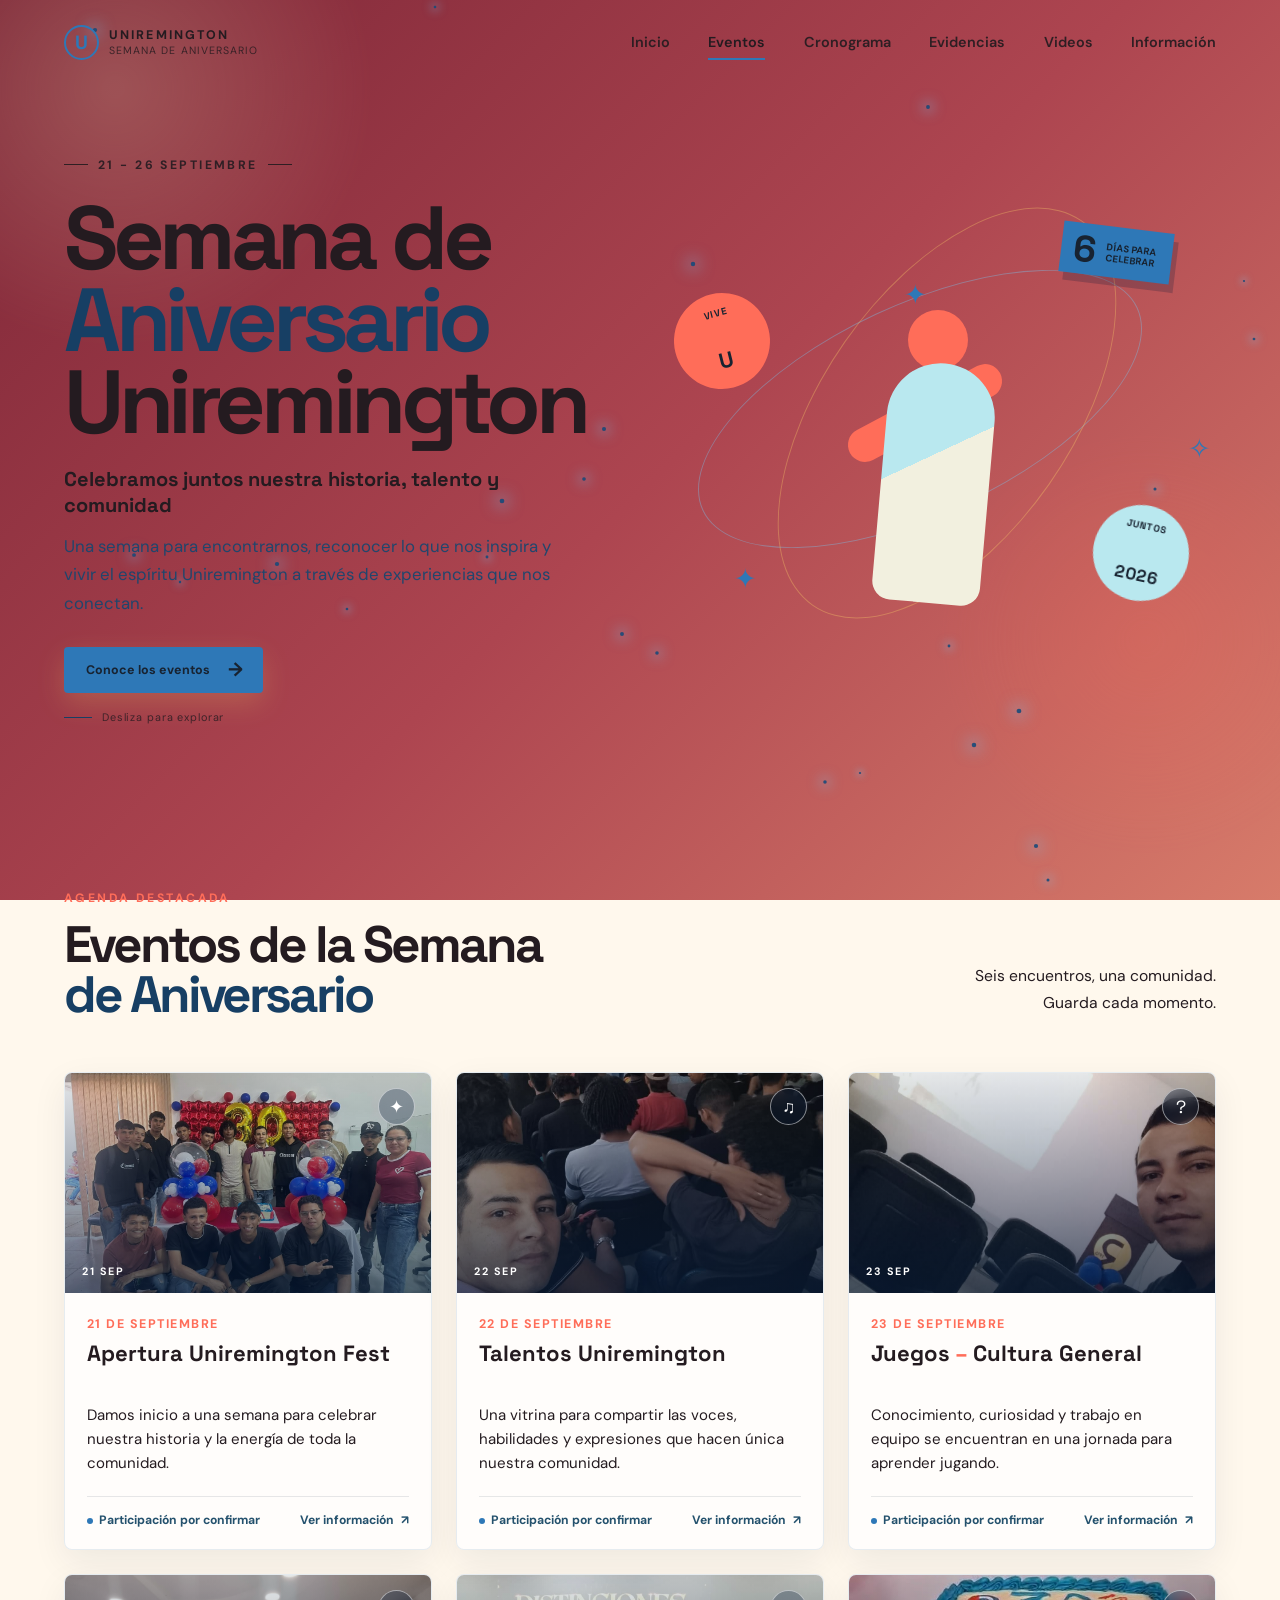
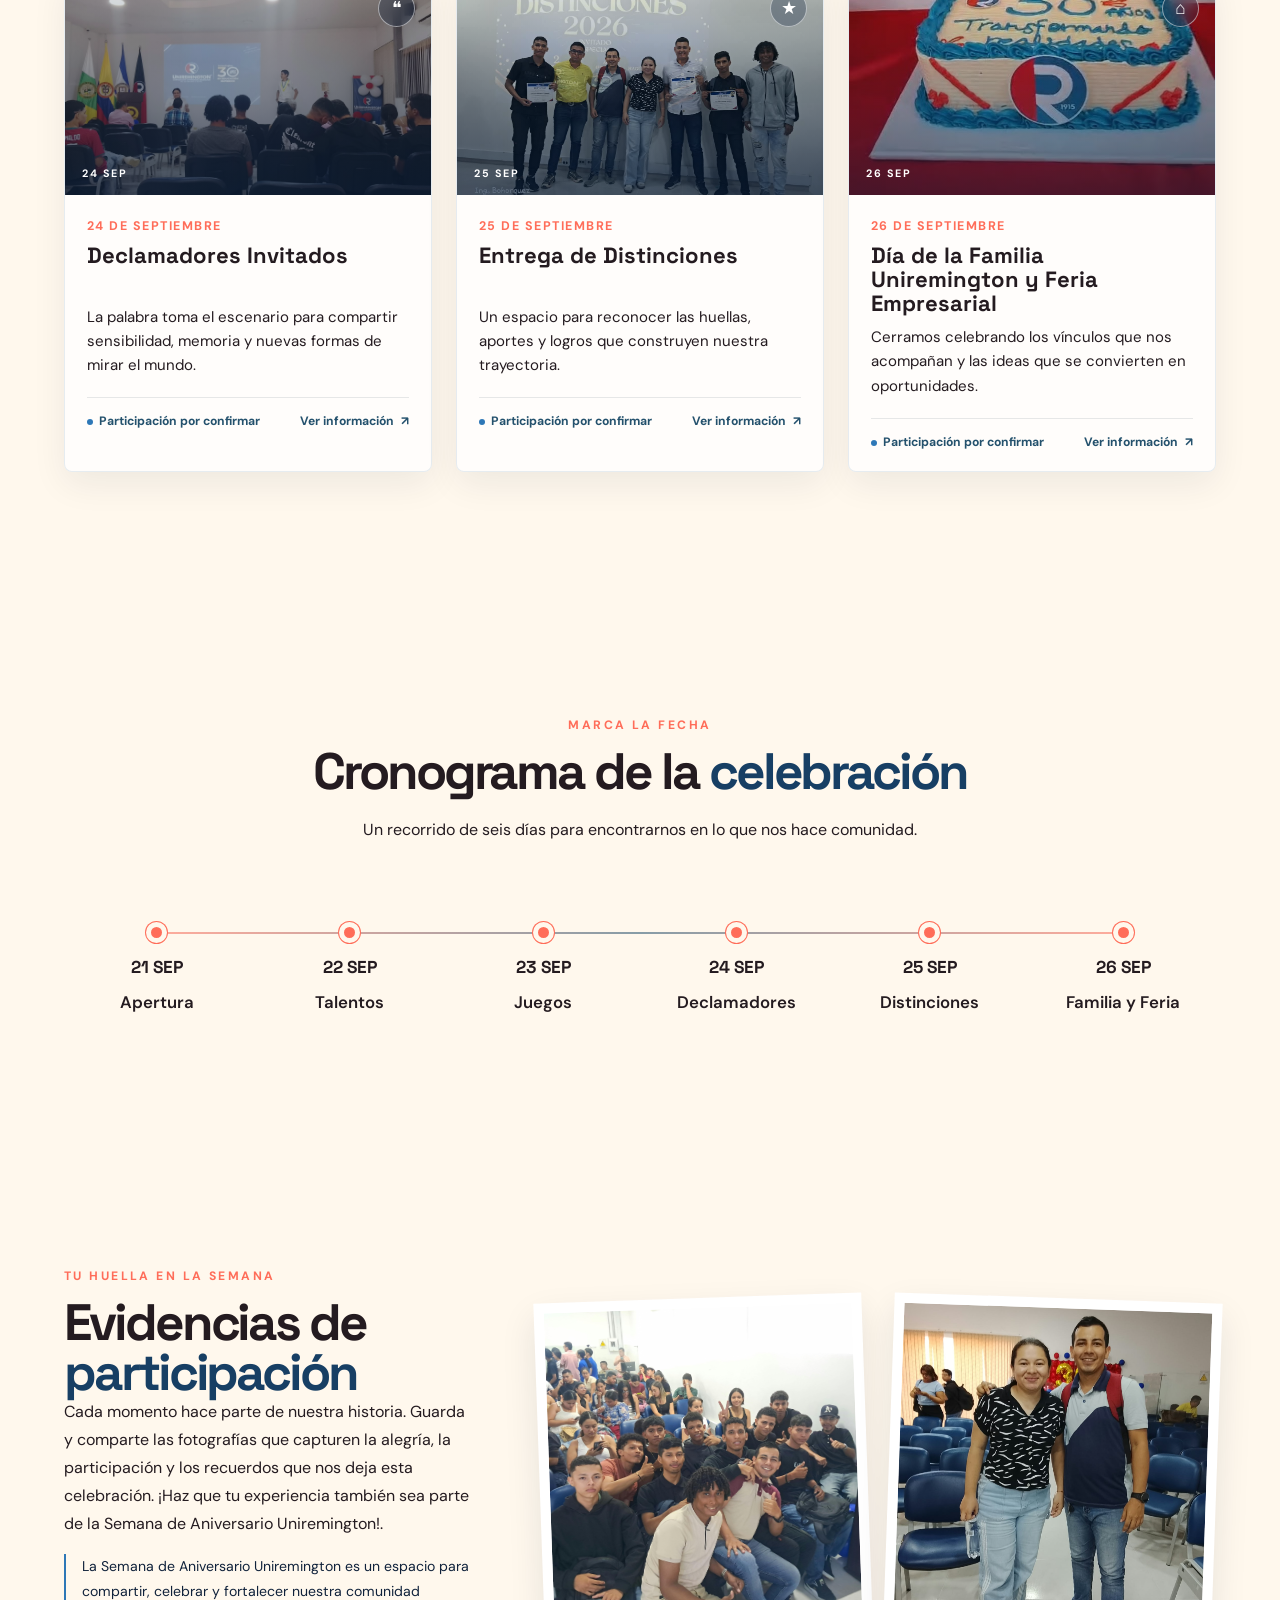
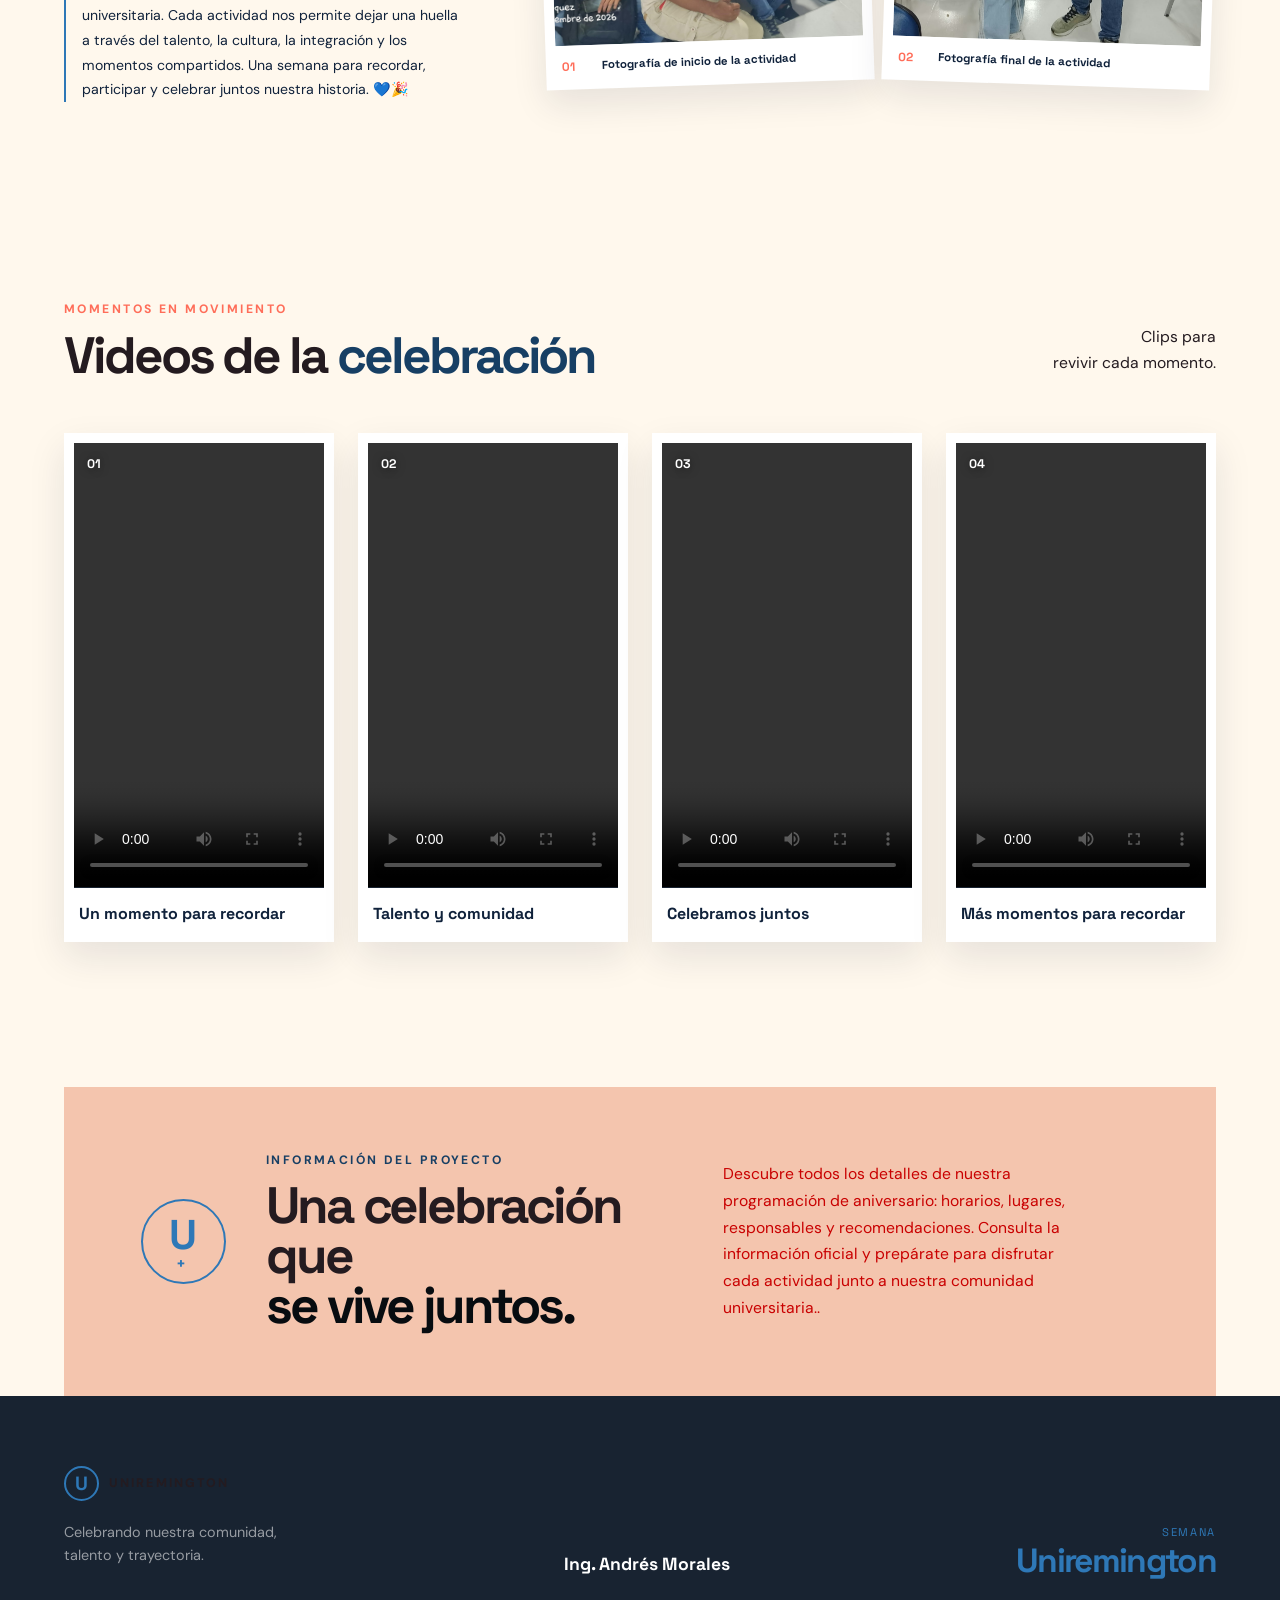
==== commit 6ba7ed82: "Actualizar favicon" ====
--- a/index.html
+++ b/index.html
@@ -5,7 +5,7 @@
   <meta name="viewport" content="width=device-width, initial-scale=1.0">
   <meta name="description" content="Semana de Aniversario Uniremington: celebramos juntos nuestra historia, talento y comunidad.">
   <title>Semana de Aniversario Uniremington</title>
-  <link rel="icon" type="image/svg+xml" href="img/favicon-uniremington.svg">
+  <link rel="icon" type="image/webp" href="img/favicon.webp">
   <link rel="preconnect" href="https://fonts.googleapis.com">
   <link rel="preconnect" href="https://fonts.gstatic.com" crossorigin>
   <link href="https://fonts.googleapis.com/css2?family=DM+Sans:wght@400;500;600;700&family=Space+Grotesk:wght@500;600;700&display=swap" rel="stylesheet">
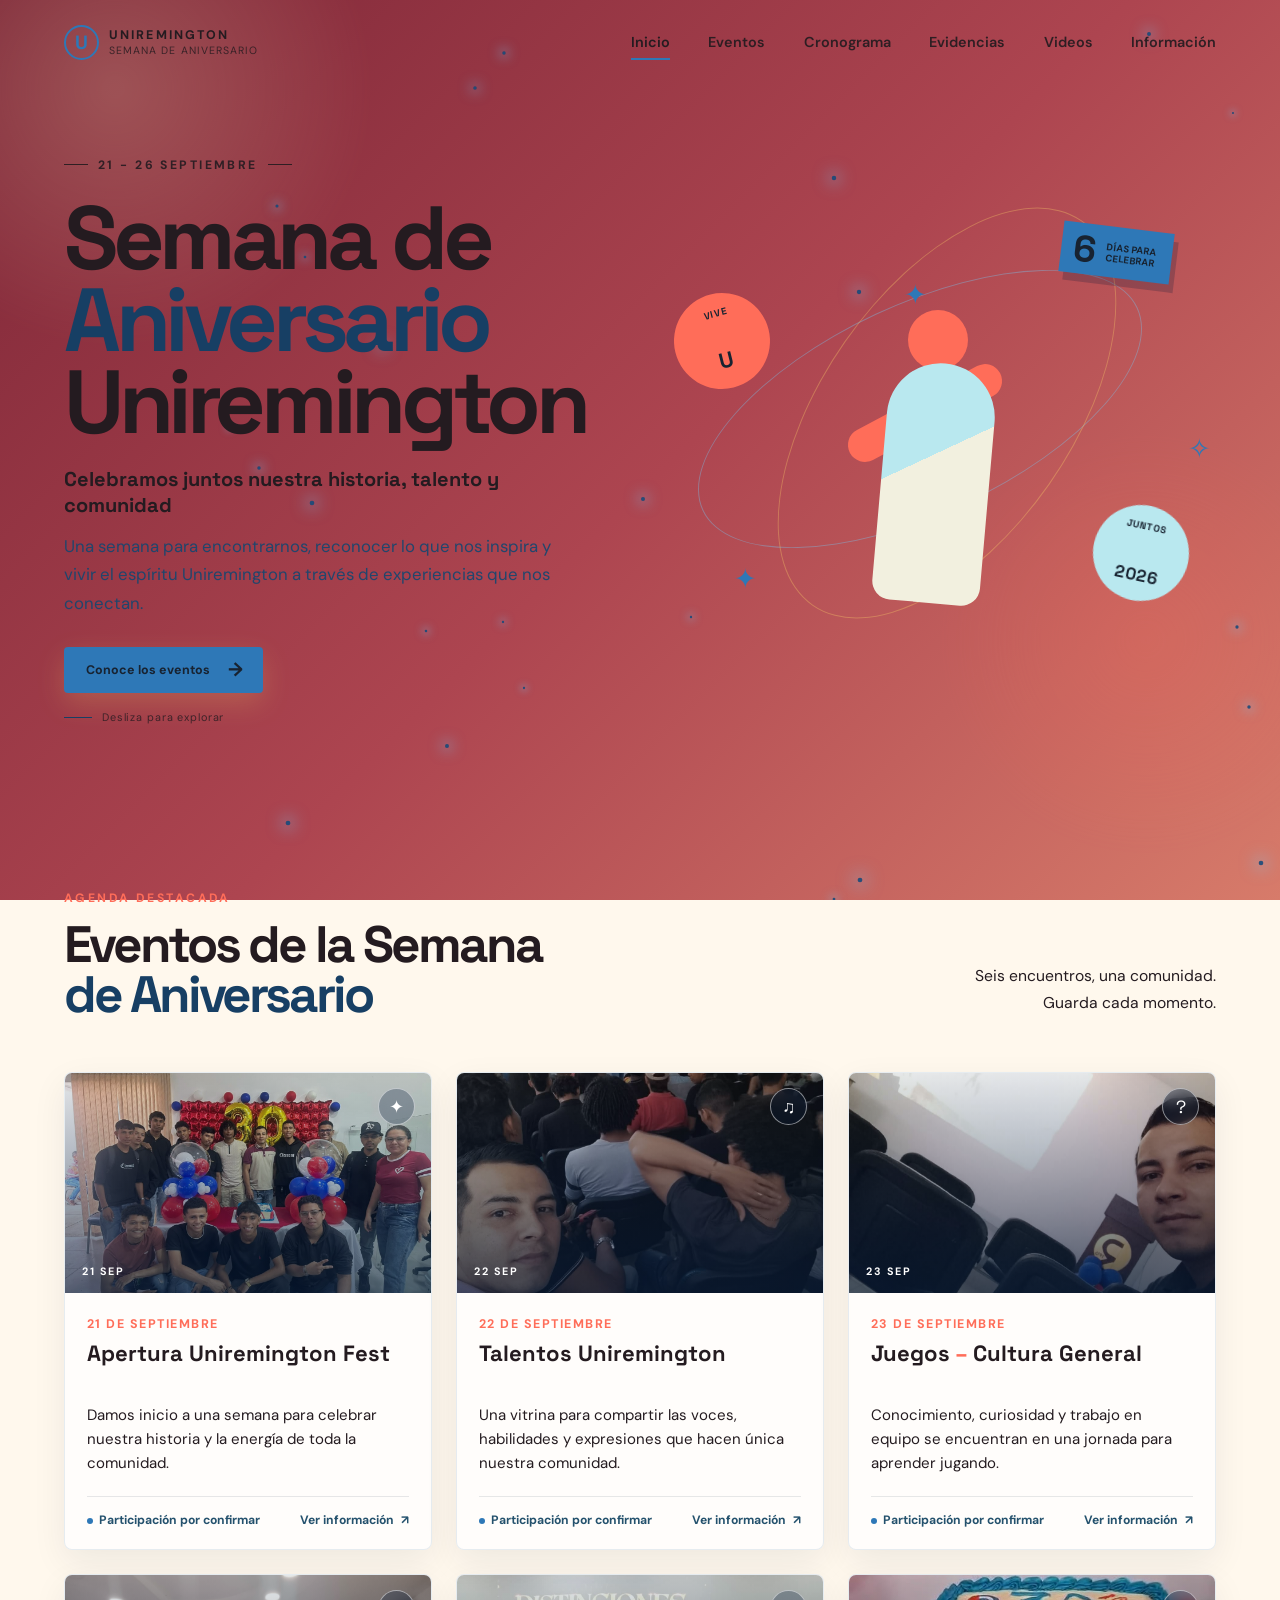
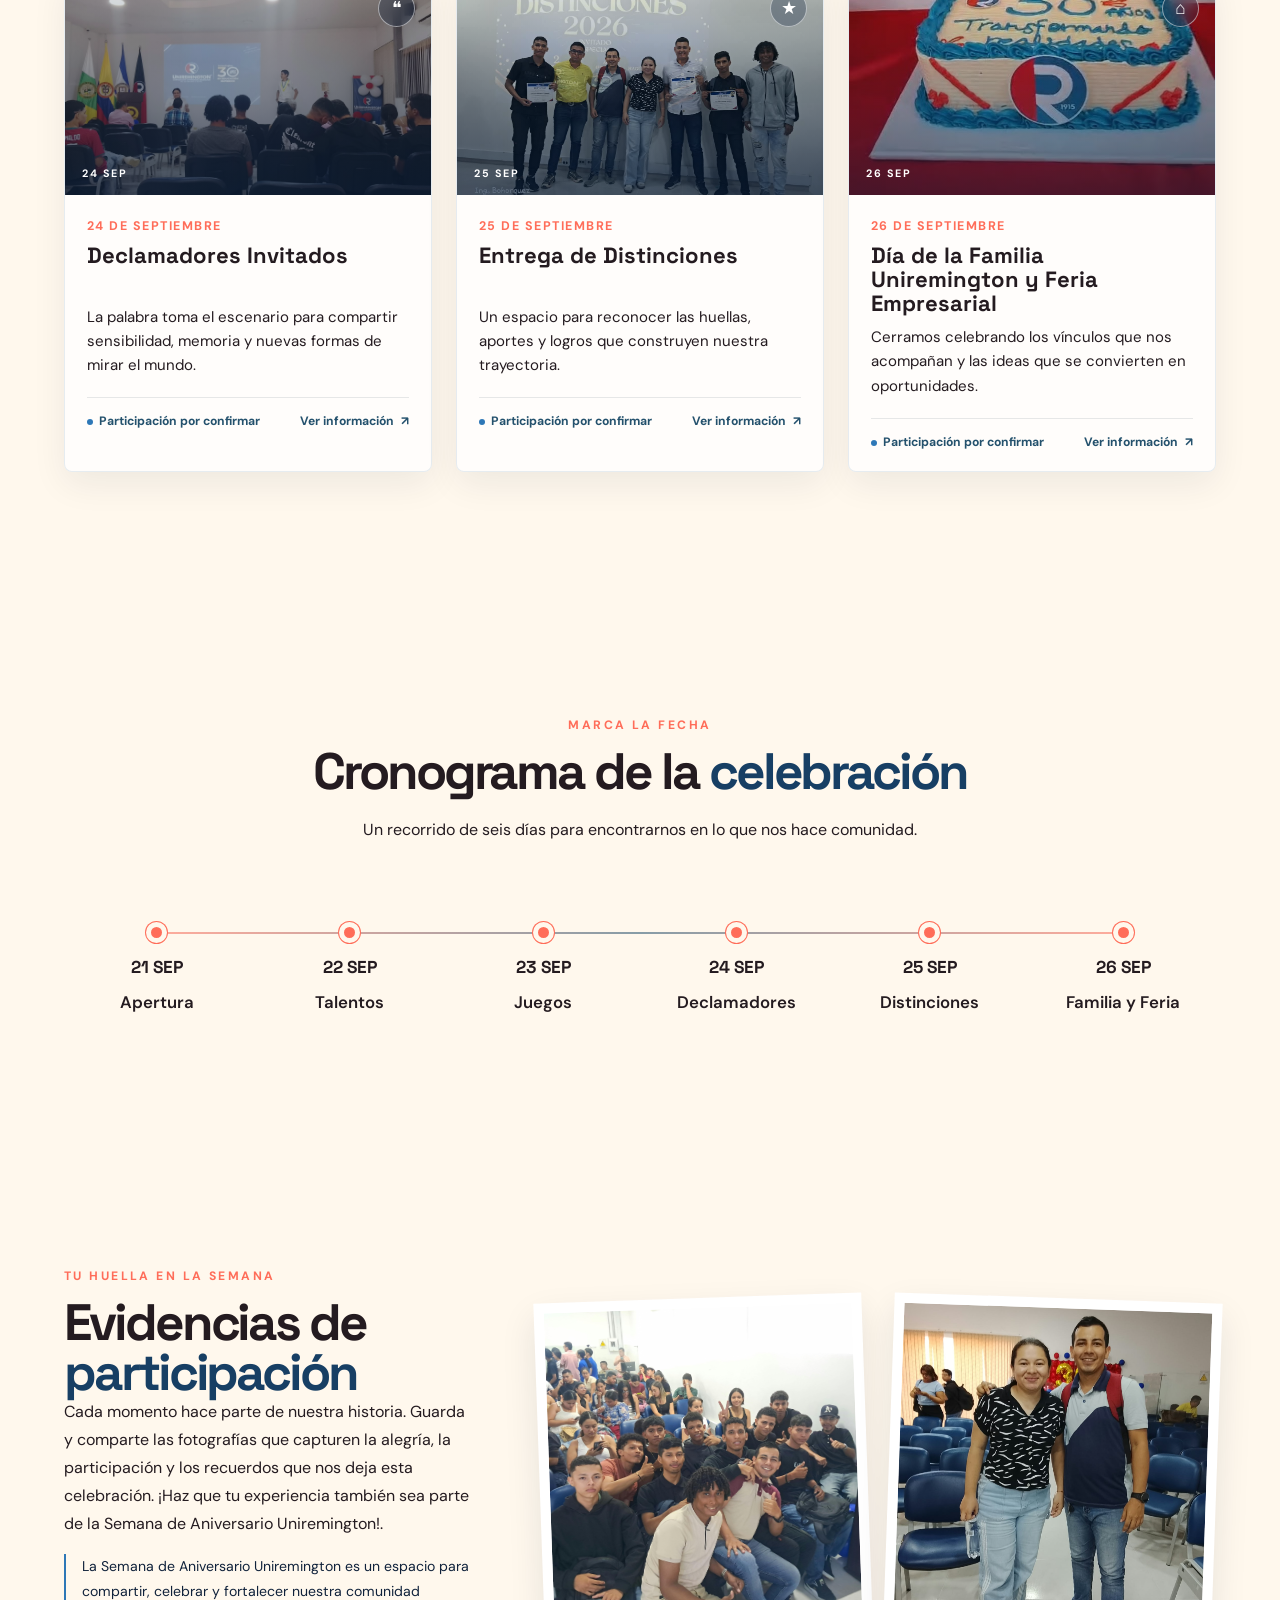
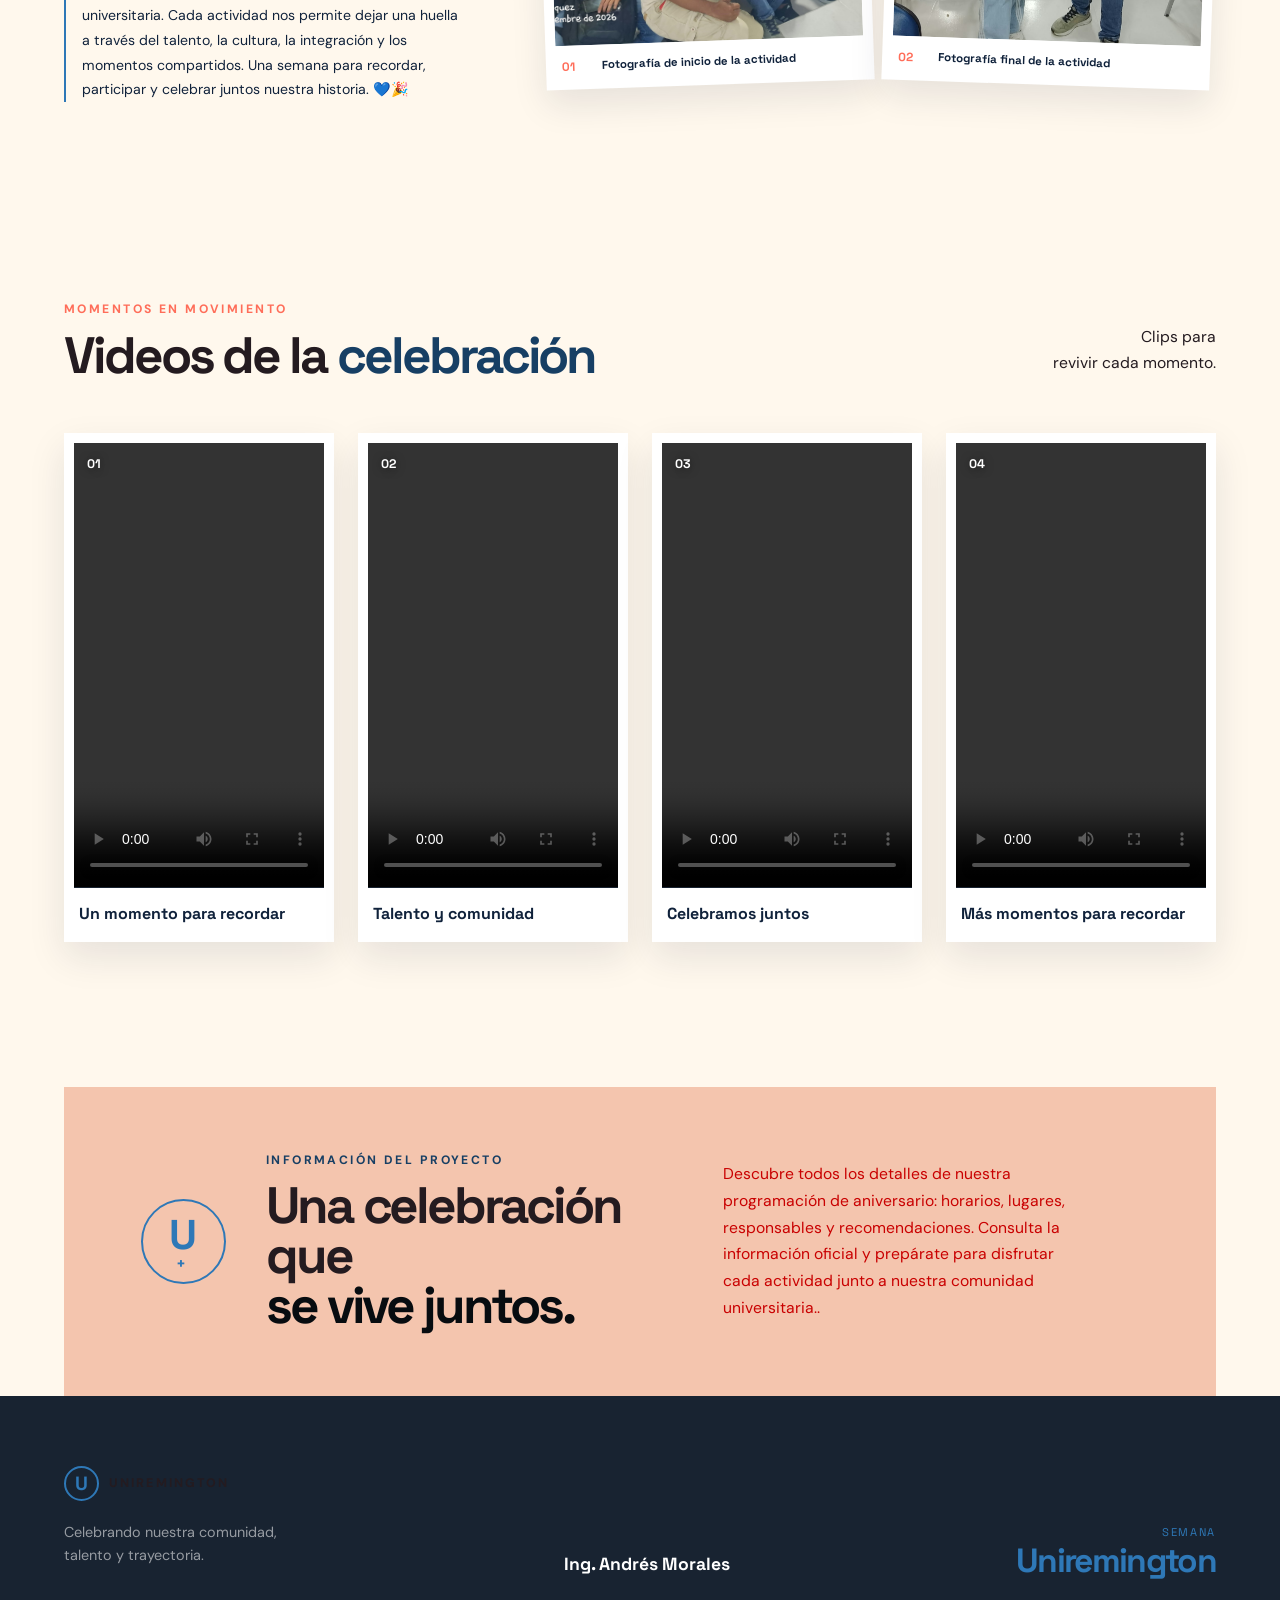
==== commit 4da6f1d4: "Arreglar botón de inicio" ====
--- a/index.html
+++ b/index.html
@@ -19,7 +19,7 @@
     <div class="confetti-layer" id="confetti-layer"></div>
   </div>
 
-  <header class="site-header" id="inicio">
+  <header class="site-header">
     <a class="brand" href="#inicio" aria-label="Volver al inicio">
       <span class="brand-mark">U</span>
       <span class="brand-copy"><strong>UNIREMINGTON</strong><small>Semana de aniversario</small></span>
@@ -38,7 +38,7 @@
   </header>
 
   <main>
-    <section class="hero section-shell" aria-labelledby="hero-title">
+    <section class="hero section-shell" id="inicio" aria-labelledby="hero-title">
       <div class="hero-content reveal">
         <p class="eyebrow"><span></span> 21 - 26 SEPTIEMBRE <span></span></p>
         <h1 id="hero-title">Semana de<br><em>Aniversario</em><br>Uniremington</h1>
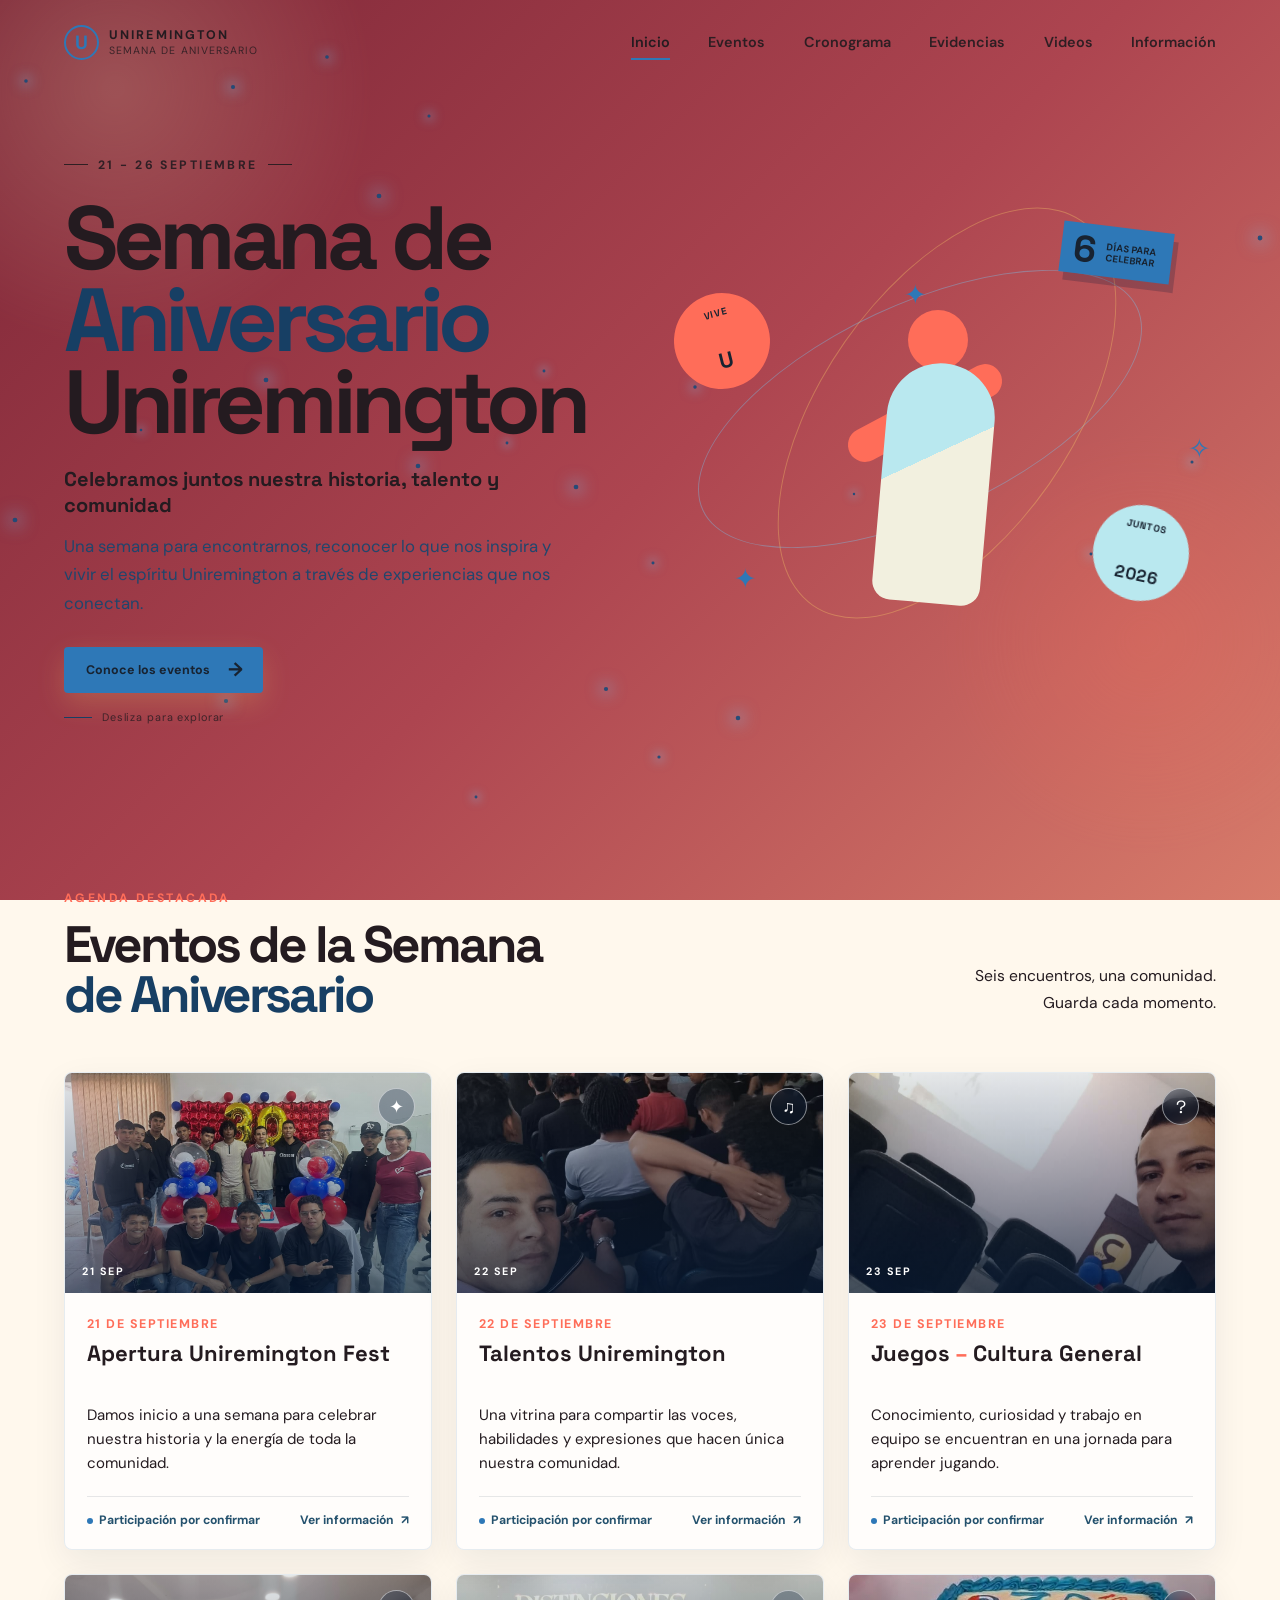
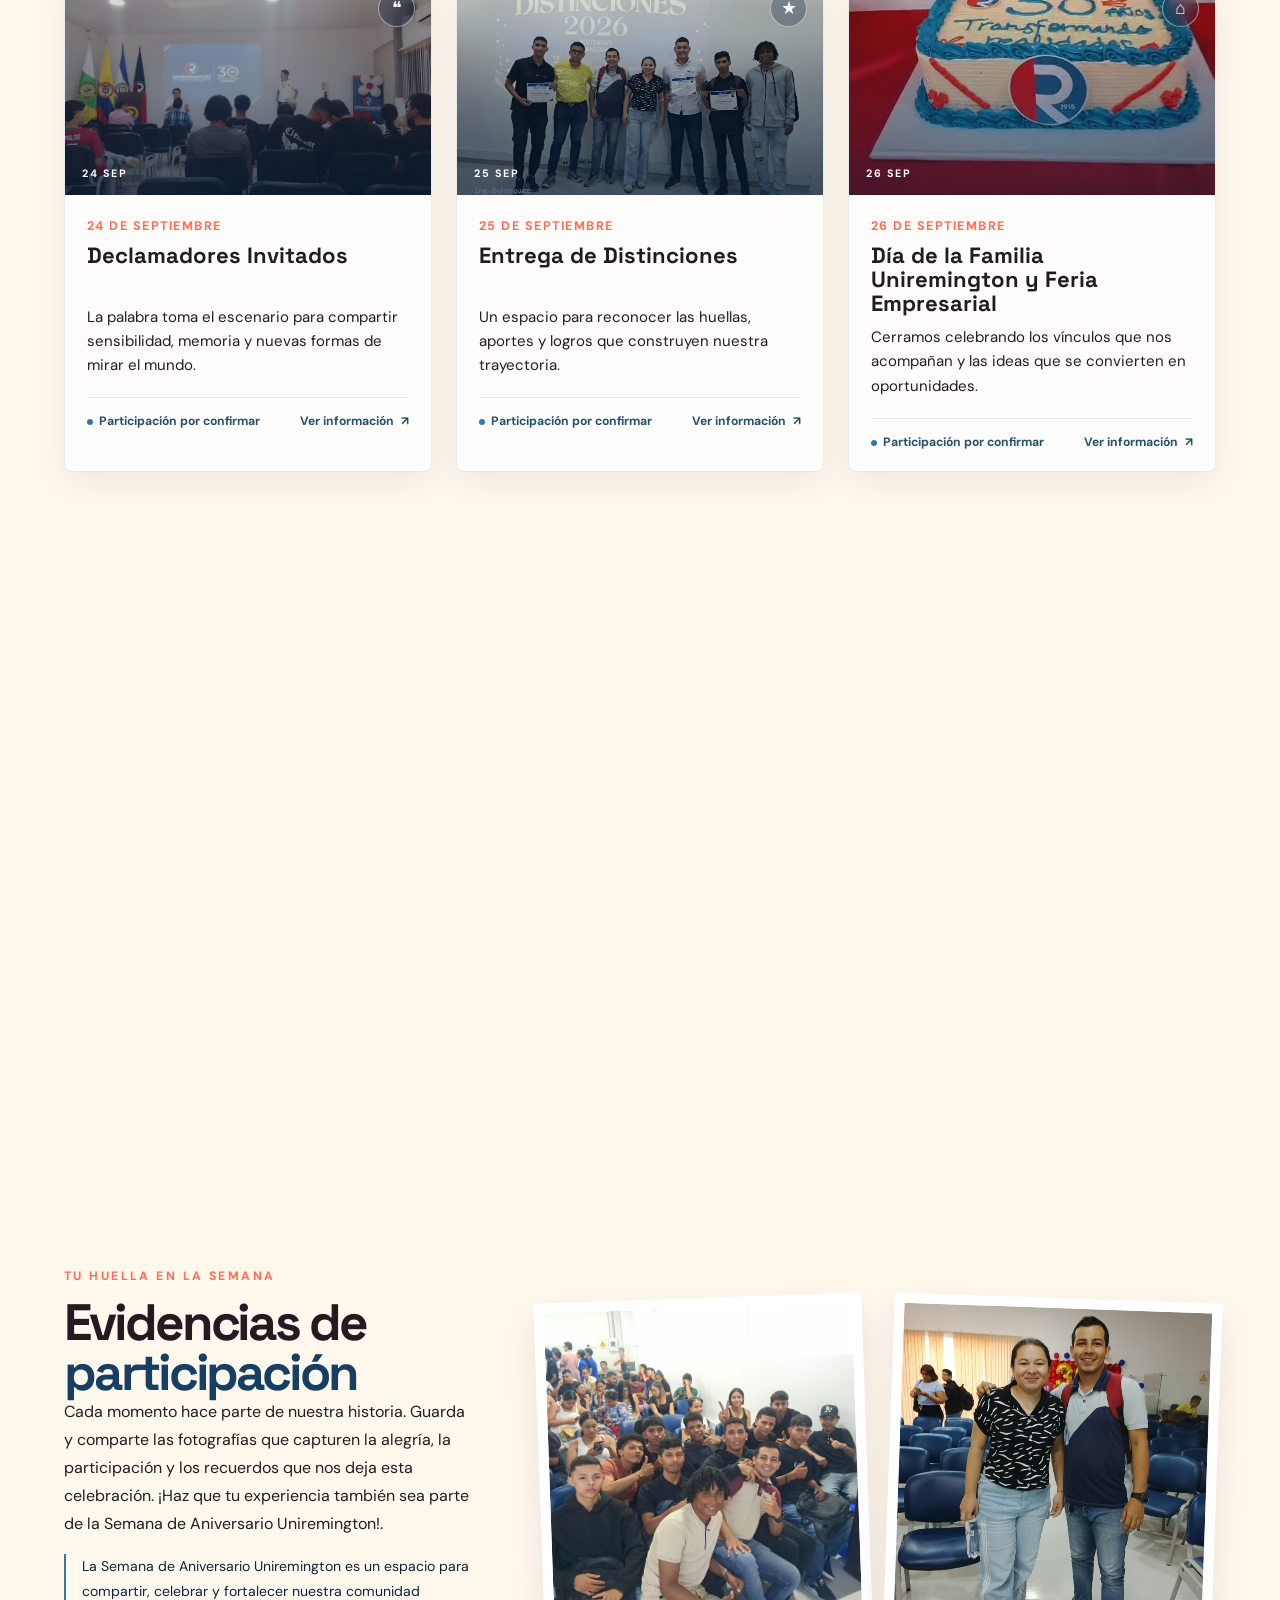
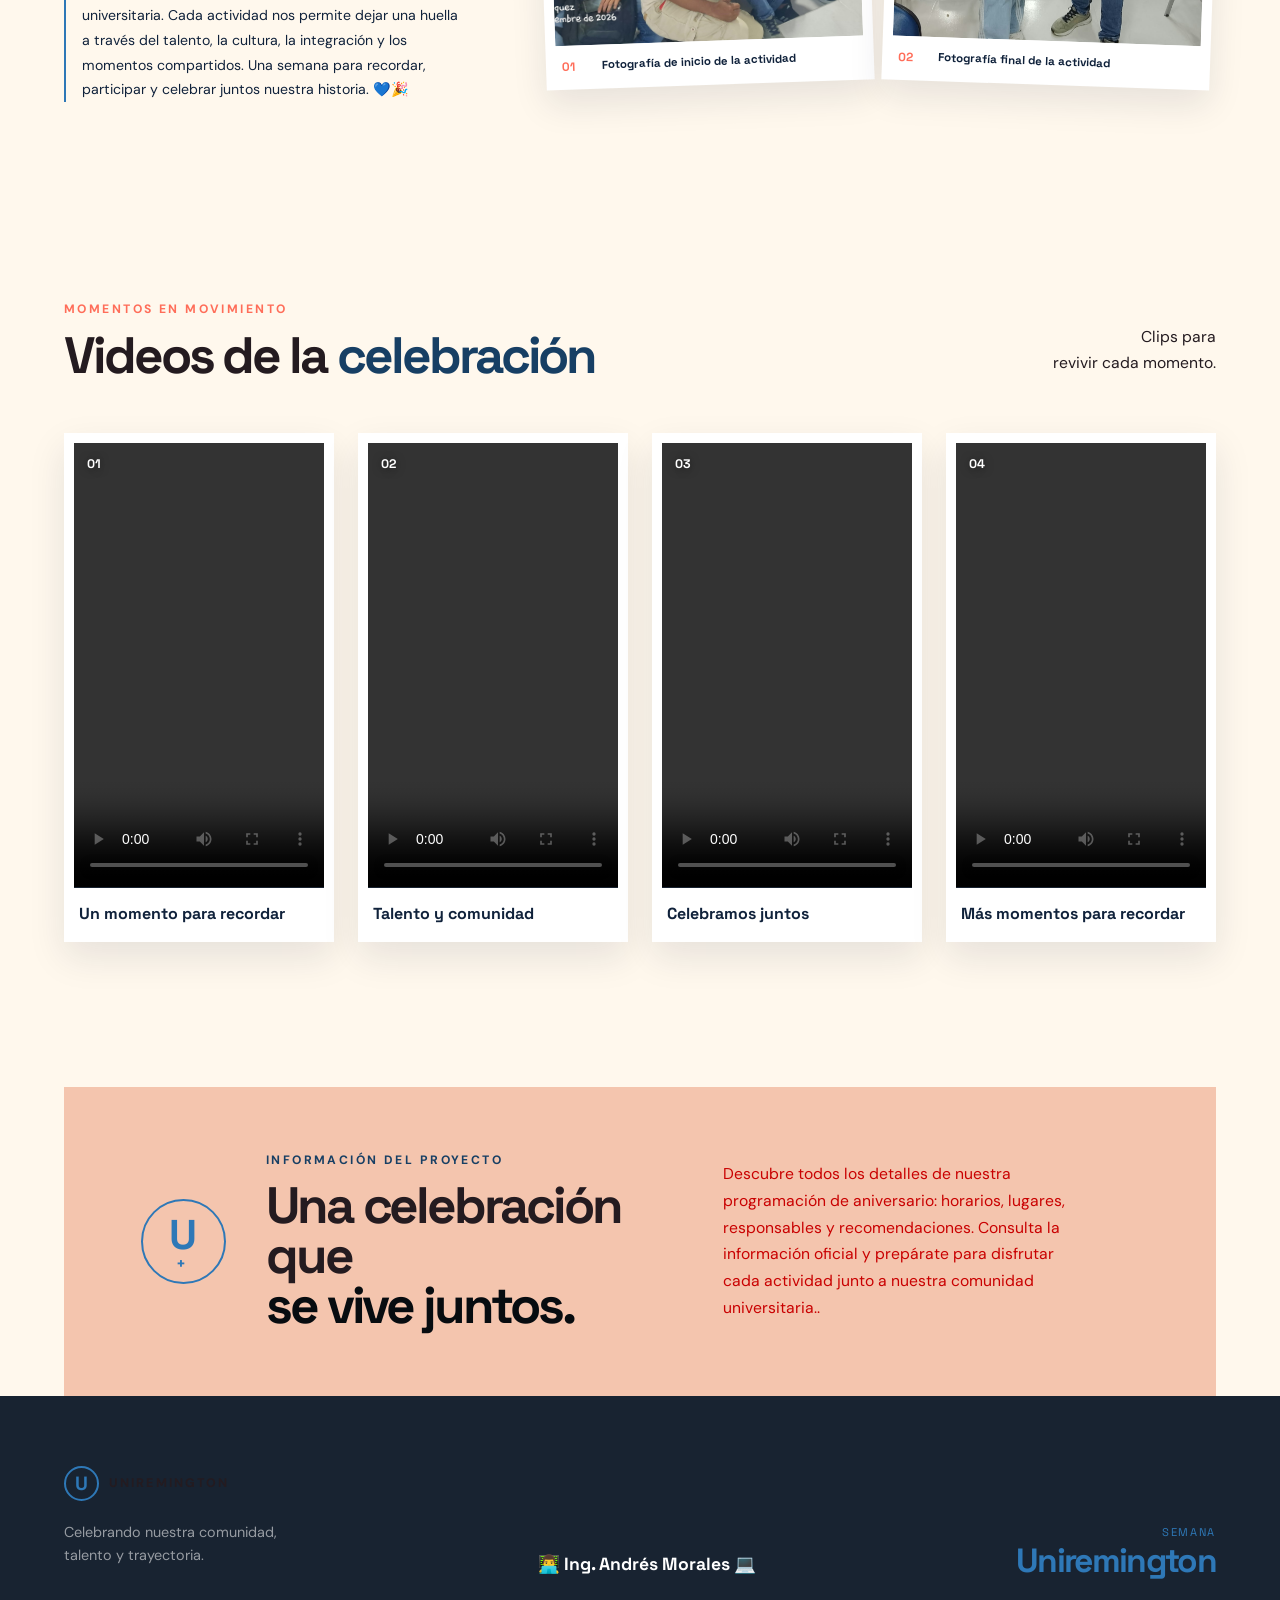
==== commit 36ff4434: "Mejoras en el diseño responsivo" ====
--- a/index.html
+++ b/index.html
@@ -164,7 +164,7 @@
     </section>
   </main>
 
-  <footer class="site-footer"><div><a class="brand footer-brand" href="#inicio"><span class="brand-mark">U</span><span class="brand-copy"><strong>UNIREMINGTON</strong><small></small></span></a><p>Celebrando nuestra comunidad,<br>talento y trayectoria.</p></div><div class="student-data"><p></p><strong> Ing. Andrés Morales</strong><span></span></div><div class="footer-year">SEMANA<br><strong>Uniremington</strong></div></footer>
+  <footer class="site-footer"><div><a class="brand footer-brand" href="#inicio"><span class="brand-mark">U</span><span class="brand-copy"><strong>UNIREMINGTON</strong><small></small></span></a><p>Celebrando nuestra comunidad,<br>talento y trayectoria.</p></div><div class="student-data"><p></p><strong>👨‍💻 Ing. Andrés Morales 💻</strong><span></span></div><div class="footer-year">SEMANA<br><strong>Uniremington</strong></div></footer>
 
   <dialog class="image-lightbox" aria-label="Fotografía ampliada">
     <button class="lightbox-close" type="button" aria-label="Cerrar fotografía">&times;</button>
--- a/style.css
+++ b/style.css
@@ -159,3 +159,26 @@
   .videos-grid { grid-template-columns: 1fr; gap: 22px; }
   .video-card { max-width: 320px; margin: auto; }
 }
+
+@media (max-width: 650px) {
+  .hero { padding-bottom: 90px; }
+
+  .hero-art {
+    position: relative;
+    right: auto;
+    bottom: auto;
+    width: 480px;
+    height: 380px;
+    min-height: 380px;
+    margin: 22px 0 0 auto;
+    transform: scale(.7) translateY(25px);
+    transform-origin: top right;
+  }
+
+  .hero-art.reveal.visible { transform: scale(.7); }
+}
+
+@media (max-width: 400px) {
+  .hero-art { height: 290px; min-height: 290px; transform: scale(.55) translateY(25px); }
+  .hero-art.reveal.visible { transform: scale(.55); }
+}
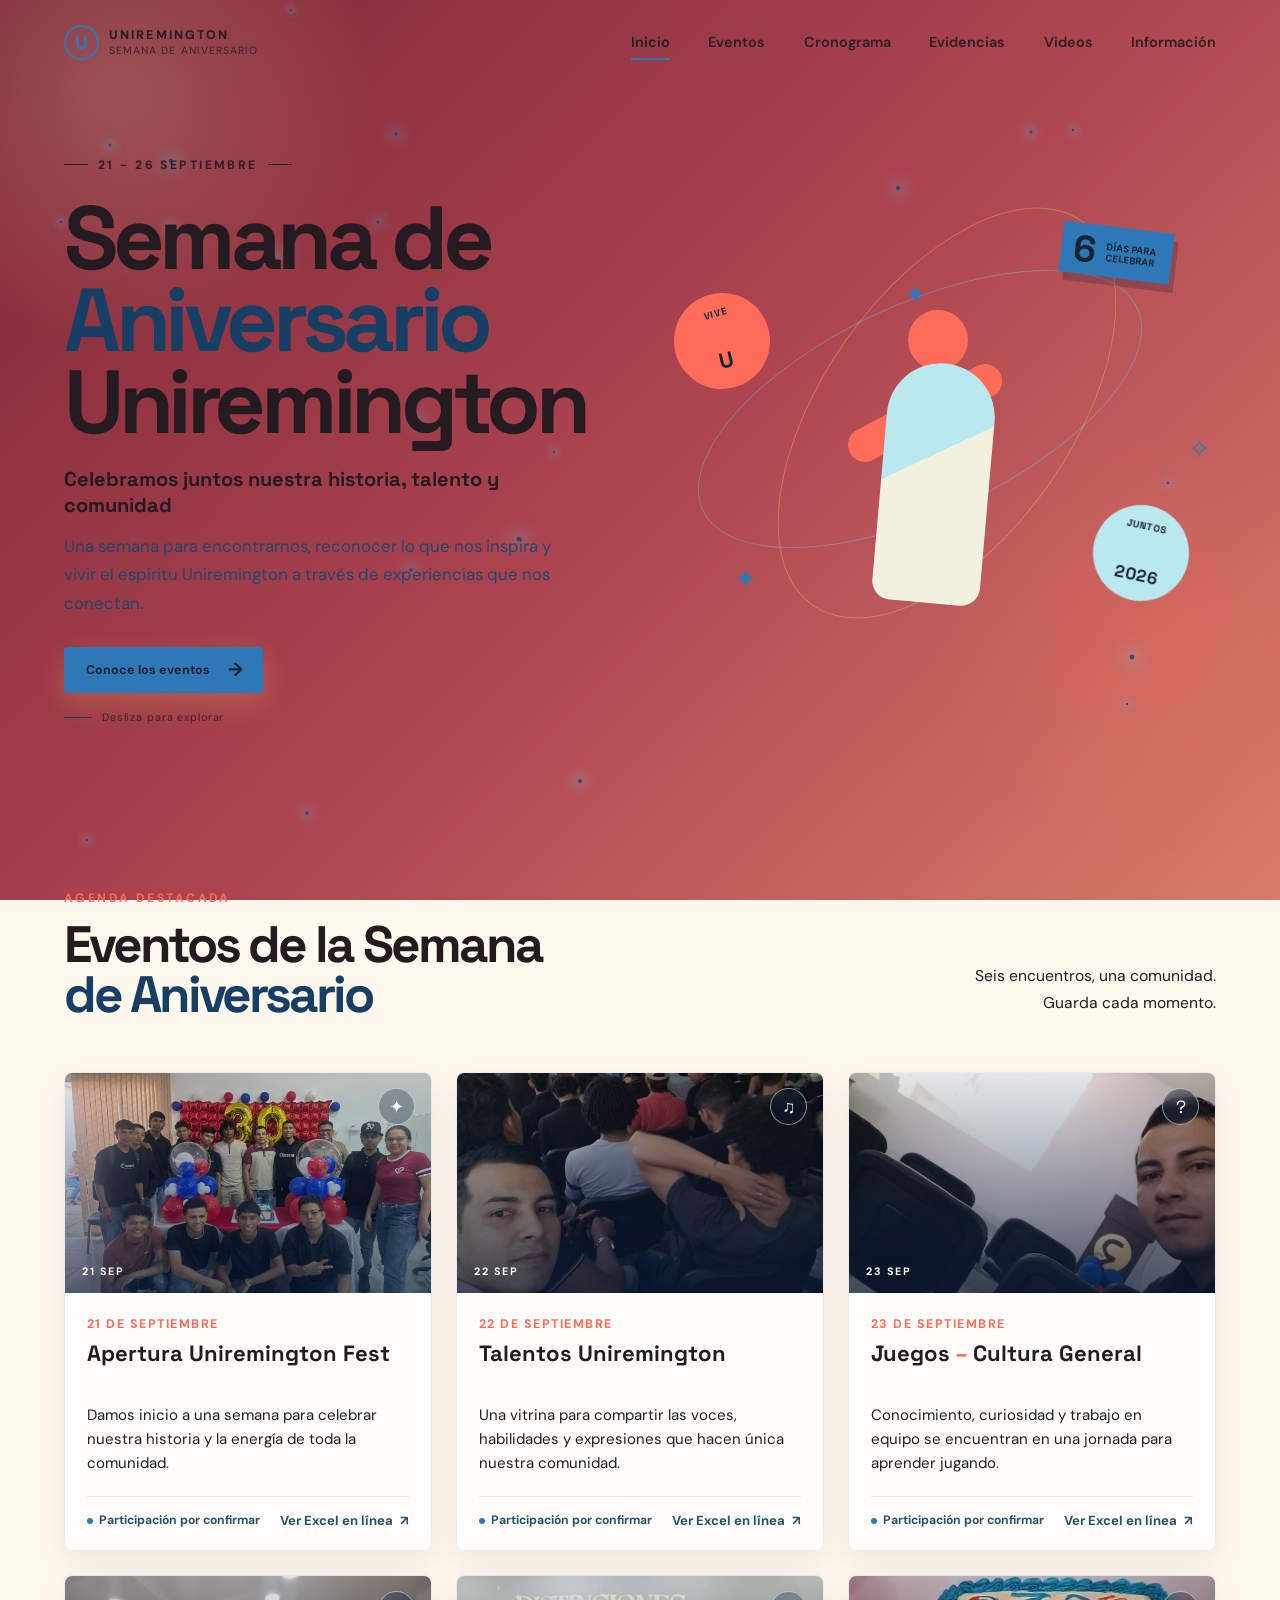
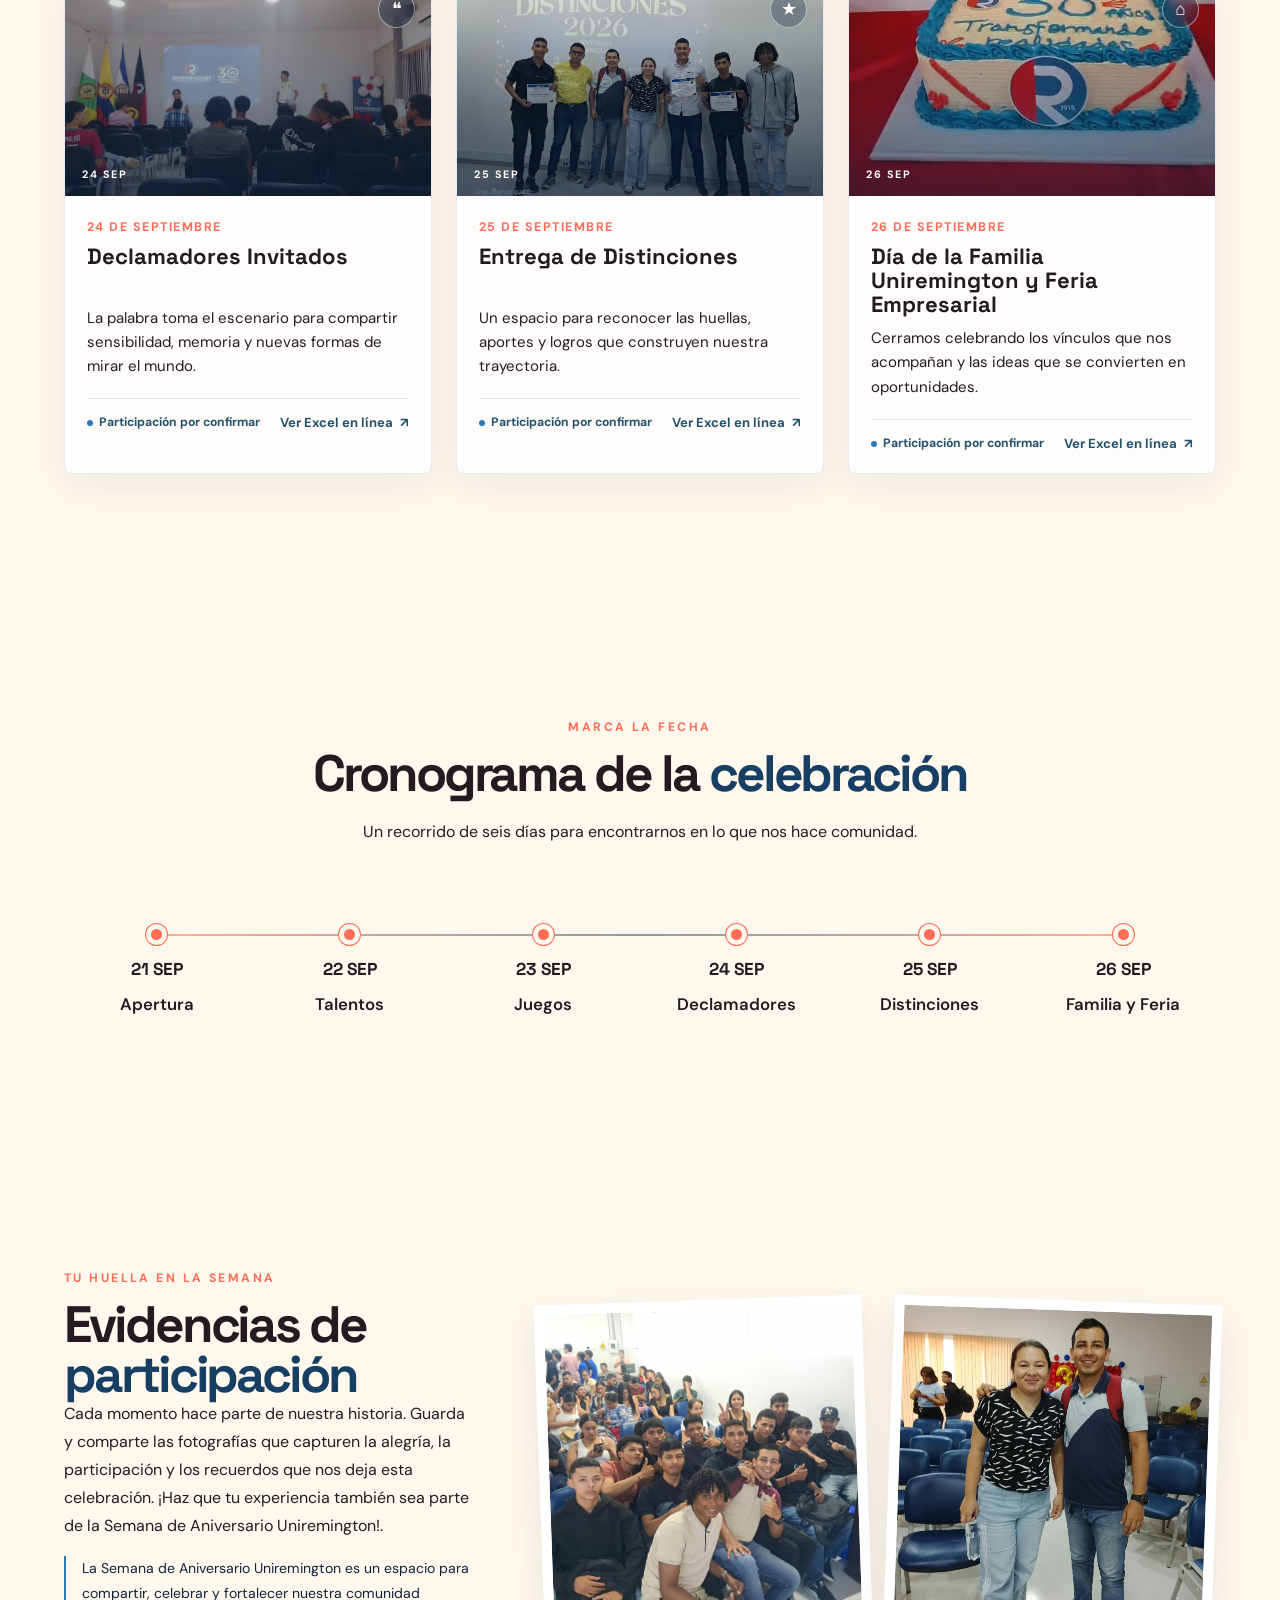
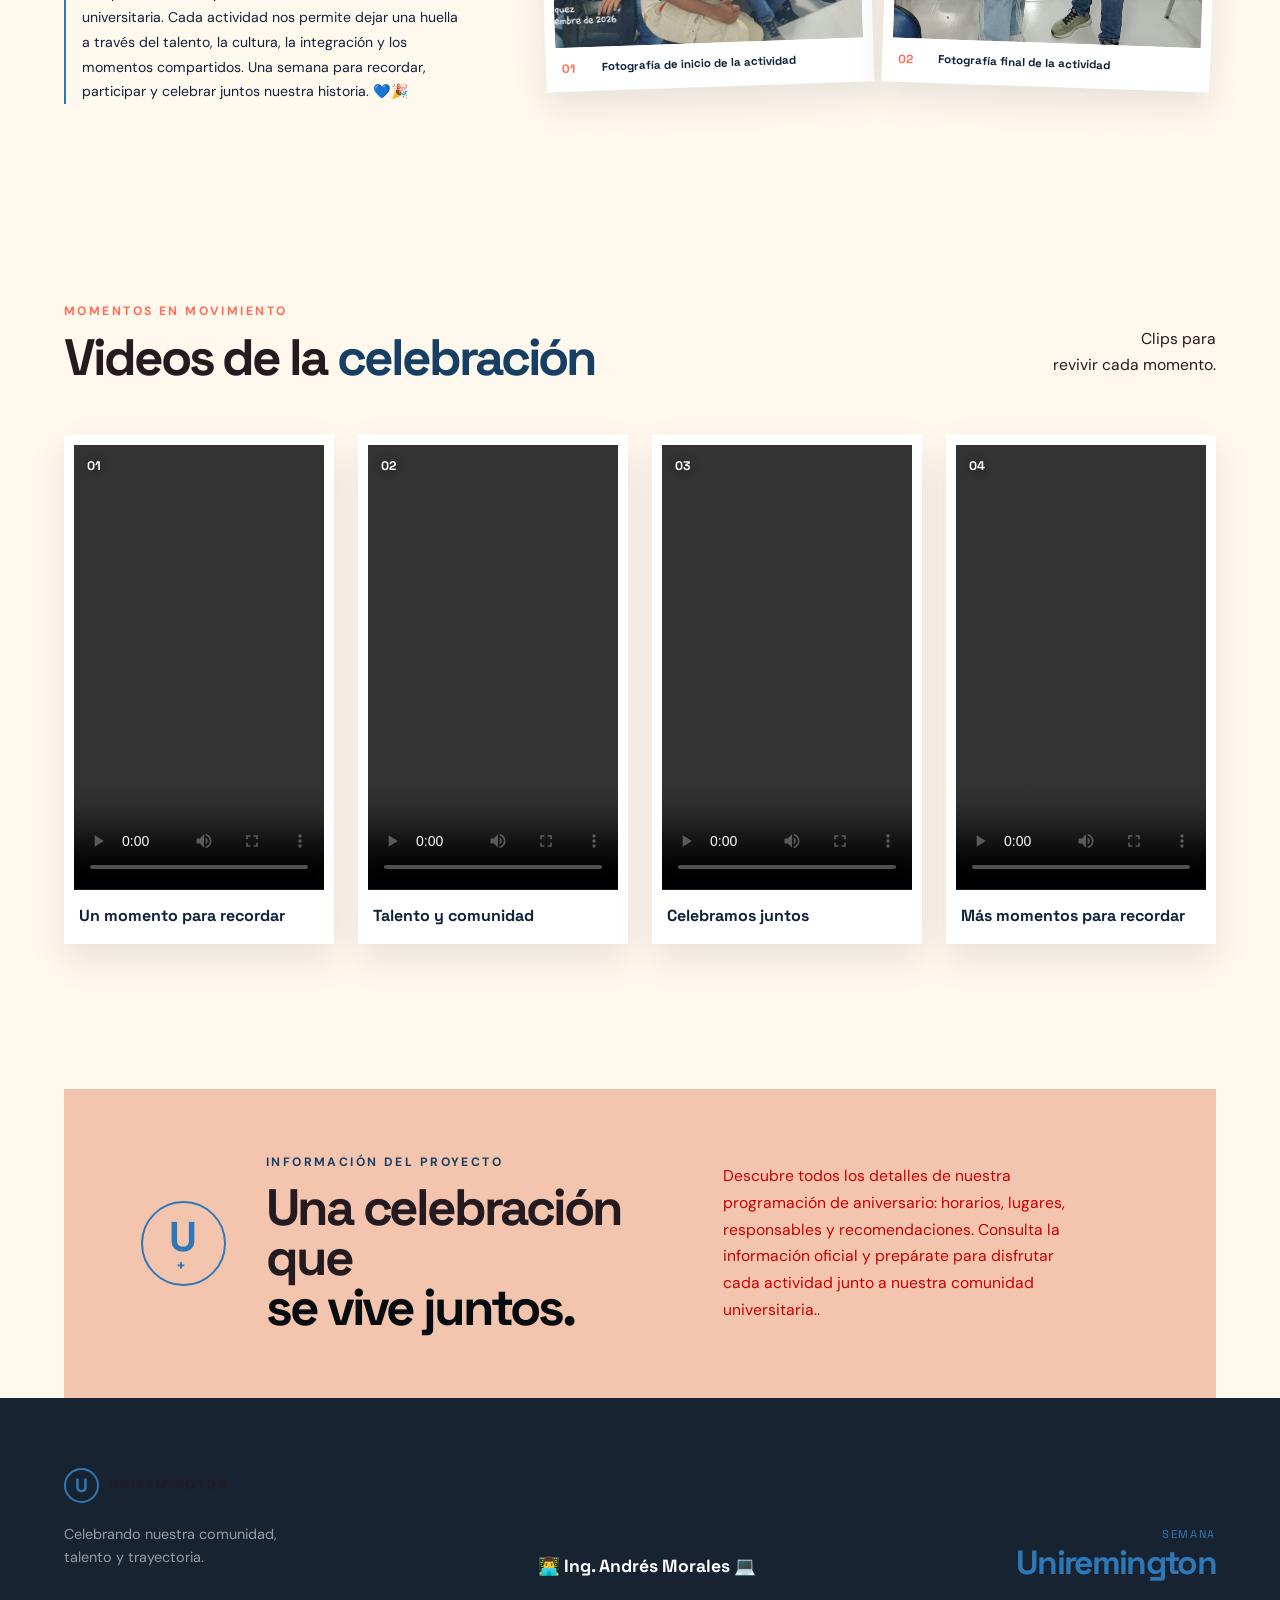
==== commit 86af7017: "Mejoras en el diseño responsivo" ====
--- a/index.html
+++ b/index.html
@@ -65,46 +65,46 @@
       <div class="events-grid">
         
         <article class="event-card reveal" data-event="21-septiembre">
-          <a class="event-image-link" href="#" aria-label="Ampliar fotografía de Apertura Uniremington Fest">
+          <a class="event-image-link" href="excel.html#21-septiembre" target="_blank" rel="noopener" aria-label="Abrir Excel en línea: Apertura Uniremington Fest">
             <img src="img/apertura.jpg" data-fallback="https://images.unsplash.com/photo-1517457373958-b7bdd4587205?auto=format&fit=crop&w=900&q=85" alt="Estudiantes celebrando en una actividad universitaria" loading="lazy">
             <span class="image-shade"></span><span class="event-icon">✦</span><span class="date-chip">21 SEP</span>
           </a>
-          <div class="event-body"><p class="event-date">21 de septiembre</p><h3>Apertura Uniremington Fest</h3><p class="event-description">Damos inicio a una semana para celebrar nuestra historia y la energía de toda la comunidad.</p><div class="event-meta"><span class="status pending">Participación por confirmar</span><a class="info-link" href="excel/21-septiembre.xlsx" download>Ver información <span>↗</span></a></div></div>
+          <div class="event-body"><p class="event-date">21 de septiembre</p><h3>Apertura Uniremington Fest</h3><p class="event-description">Damos inicio a una semana para celebrar nuestra historia y la energía de toda la comunidad.</p><div class="event-meta"><span class="status pending">Participación por confirmar</span><a class="info-link" href="excel.html#21-septiembre" target="_blank" rel="noopener">Ver Excel en línea <span>↗</span></a></div></div>
         </article>
         <article class="event-card reveal" data-event="22-septiembre">
-          <a class="event-image-link" href="#" aria-label="Ampliar fotografía de Talentos Uniremington">
+          <a class="event-image-link" href="excel.html#22-septiembre" target="_blank" rel="noopener" aria-label="Abrir Excel en línea: Talentos Uniremington">
             <img src="img/talentos.jpg" data-fallback="https://images.unsplash.com/photo-1524368535928-5b5e00ddc76b?auto=format&fit=crop&w=900&q=85" alt="Presentación artística de estudiantes" loading="lazy">
             <span class="image-shade"></span><span class="event-icon">♫</span><span class="date-chip">22 SEP</span>
           </a>
-          <div class="event-body"><p class="event-date">22 de septiembre</p><h3>Talentos Uniremington</h3><p class="event-description">Una vitrina para compartir las voces, habilidades y expresiones que hacen única nuestra comunidad.</p><div class="event-meta"><span class="status pending">Participación por confirmar</span><a class="info-link" href="excel/22-septiembre.xlsx" download>Ver información <span>↗</span></a></div></div>
+          <div class="event-body"><p class="event-date">22 de septiembre</p><h3>Talentos Uniremington</h3><p class="event-description">Una vitrina para compartir las voces, habilidades y expresiones que hacen única nuestra comunidad.</p><div class="event-meta"><span class="status pending">Participación por confirmar</span><a class="info-link" href="excel.html#22-septiembre" target="_blank" rel="noopener">Ver Excel en línea <span>↗</span></a></div></div>
         </article>
         <article class="event-card reveal" data-event="23-septiembre">
-          <a class="event-image-link" href="#" aria-label="Ampliar fotografía de Juegos - Cultura General">
+          <a class="event-image-link" href="excel.html#23-septiembre" target="_blank" rel="noopener" aria-label="Abrir Excel en línea: Juegos - Cultura General">
             <img src="img/juegos.jpg" data-fallback="https://images.unsplash.com/photo-1529156069898-49953e39b3ac?auto=format&fit=crop&w=900&q=85" alt="Estudiantes compartiendo un juego en equipo" loading="lazy">
             <span class="image-shade"></span><span class="event-icon">?</span><span class="date-chip">23 SEP</span>
           </a>
-          <div class="event-body"><p class="event-date">23 de septiembre</p><h3>Juegos <span>–</span> Cultura General</h3><p class="event-description">Conocimiento, curiosidad y trabajo en equipo se encuentran en una jornada para aprender jugando.</p><div class="event-meta"><span class="status pending">Participación por confirmar</span><a class="info-link" href="excel/23-septiembre.xlsx" download>Ver información <span>↗</span></a></div></div>
+          <div class="event-body"><p class="event-date">23 de septiembre</p><h3>Juegos <span>–</span> Cultura General</h3><p class="event-description">Conocimiento, curiosidad y trabajo en equipo se encuentran en una jornada para aprender jugando.</p><div class="event-meta"><span class="status pending">Participación por confirmar</span><a class="info-link" href="excel.html#23-septiembre" target="_blank" rel="noopener">Ver Excel en línea <span>↗</span></a></div></div>
         </article>
         <article class="event-card reveal" data-event="24-septiembre">
-          <a class="event-image-link" href="#" aria-label="Ampliar fotografía de Declamadores Invitados">
+          <a class="event-image-link" href="excel.html#24-septiembre" target="_blank" rel="noopener" aria-label="Abrir Excel en línea: Declamadores Invitados">
             <img src="img/declamadores.jpg" data-fallback="https://images.unsplash.com/photo-1478737270239-2f02b77fc618?auto=format&fit=crop&w=900&q=85" alt="Micrófono preparado para una presentación de poesía" loading="lazy">
             <span class="image-shade"></span><span class="event-icon">&#10077;</span><span class="date-chip">24 SEP</span>
           </a>
-          <div class="event-body"><p class="event-date">24 de septiembre</p><h3>Declamadores Invitados</h3><p class="event-description">La palabra toma el escenario para compartir sensibilidad, memoria y nuevas formas de mirar el mundo.</p><div class="event-meta"><span class="status pending">Participación por confirmar</span><a class="info-link" href="excel/24-septiembre.xlsx" download>Ver información <span>↗</span></a></div></div>
+          <div class="event-body"><p class="event-date">24 de septiembre</p><h3>Declamadores Invitados</h3><p class="event-description">La palabra toma el escenario para compartir sensibilidad, memoria y nuevas formas de mirar el mundo.</p><div class="event-meta"><span class="status pending">Participación por confirmar</span><a class="info-link" href="excel.html#24-septiembre" target="_blank" rel="noopener">Ver Excel en línea <span>↗</span></a></div></div>
         </article>
         <article class="event-card reveal" data-event="25-septiembre">
-          <a class="event-image-link" href="#" aria-label="Ampliar fotografía de Entrega de Distinciones">
+          <a class="event-image-link" href="excel.html#25-septiembre" target="_blank" rel="noopener" aria-label="Abrir Excel en línea: Entrega de Distinciones">
             <img src="img/distinciones.jpg" data-fallback="https://images.unsplash.com/photo-1531058020387-3be344556be6?auto=format&fit=crop&w=900&q=85" alt="Reconocimiento entregado durante una ceremonia" loading="lazy">
             <span class="image-shade"></span><span class="event-icon">★</span><span class="date-chip">25 SEP</span>
           </a>
-          <div class="event-body"><p class="event-date">25 de septiembre</p><h3>Entrega de Distinciones</h3><p class="event-description">Un espacio para reconocer las huellas, aportes y logros que construyen nuestra trayectoria.</p><div class="event-meta"><span class="status pending">Participación por confirmar</span><a class="info-link" href="excel/25-septiembre.xlsx" download>Ver información <span>↗</span></a></div></div>
+          <div class="event-body"><p class="event-date">25 de septiembre</p><h3>Entrega de Distinciones</h3><p class="event-description">Un espacio para reconocer las huellas, aportes y logros que construyen nuestra trayectoria.</p><div class="event-meta"><span class="status pending">Participación por confirmar</span><a class="info-link" href="excel.html#25-septiembre" target="_blank" rel="noopener">Ver Excel en línea <span>↗</span></a></div></div>
         </article>
         <article class="event-card reveal" data-event="26-septiembre">
-          <a class="event-image-link" href="#" aria-label="Ampliar fotografía del Día de la Familia Uniremington y Feria Empresarial">
+          <a class="event-image-link" href="excel.html#26-septiembre" target="_blank" rel="noopener" aria-label="Abrir Excel en línea: Día de la Familia Uniremington y Feria Empresarial">
             <img src="img/familia-feria.jpg" data-fallback="https://images.unsplash.com/photo-1529156069898-49953e39b3ac?auto=format&fit=crop&w=900&q=85" alt="Comunidad reunida en una feria universitaria" loading="lazy">
             <span class="image-shade"></span><span class="event-icon">⌂</span><span class="date-chip">26 SEP</span>
           </a>
-          <div class="event-body"><p class="event-date">26 de septiembre</p><h3>Día de la Familia Uniremington y Feria Empresarial</h3><p class="event-description">Cerramos celebrando los vínculos que nos acompañan y las ideas que se convierten en oportunidades.</p><div class="event-meta"><span class="status pending">Participación por confirmar</span><a class="info-link" href="excel/26-septiembre.xlsx" download>Ver información <span>↗</span></a></div></div>
+          <div class="event-body"><p class="event-date">26 de septiembre</p><h3>Día de la Familia Uniremington y Feria Empresarial</h3><p class="event-description">Cerramos celebrando los vínculos que nos acompañan y las ideas que se convierten en oportunidades.</p><div class="event-meta"><span class="status pending">Participación por confirmar</span><a class="info-link" href="excel.html#26-septiembre" target="_blank" rel="noopener">Ver Excel en línea <span>↗</span></a></div></div>
         </article>
       </div>
     </section>
--- a/style.css
+++ b/style.css
@@ -53,14 +53,17 @@
 .image-lightbox::backdrop { background: rgba(8, 15, 22, .88); backdrop-filter: blur(5px); }
 .image-lightbox img { display: block; max-width: 100%; max-height: calc(92vh - 68px); margin: auto; object-fit: contain; }
 .lightbox-close { position: absolute; top: 10px; right: 12px; width: 36px; height: 36px; border: 1px solid rgba(255,255,255,.6); border-radius: 50%; color: #fff; background: transparent; font-size: 1.6rem; line-height: 1; cursor: pointer; }
-.event-image-link { cursor: zoom-in; }
+.event-image-link { cursor: pointer; }
+.event-meta .info-link { padding: 0; border: 0; color: var(--blue); background: transparent; font: inherit; font-size: .82rem; font-weight: 700; cursor: pointer; }
+.event-meta .info-link:hover { color: var(--coral); }
+.event-meta .info-link:focus-visible { outline: 2px solid var(--coral); outline-offset: 4px; }
 .videos-section { padding: 40px 0 145px; }.videos-grid { display: grid; grid-template-columns: repeat(3, 1fr); gap: 24px; }.video-card { margin: 0; padding: 10px 10px 18px; background: #fff; box-shadow: 0 15px 35px rgba(16,34,59,.1); transition: transform .35s var(--ease), box-shadow .35s; }.video-card:nth-child(2) { transform: translateY(18px); }.video-card:hover { transform: translateY(-7px); box-shadow: 0 25px 45px rgba(16,34,59,.18); }.video-card:nth-child(2):hover { transform: translateY(11px); }.video-frame { position: relative; overflow: hidden; aspect-ratio: 9 / 16; background: #182331; }.video-frame video { display: block; width: 100%; height: 100%; object-fit: cover; }.video-number { position: absolute; top: 13px; left: 13px; color: #fff; font-family: var(--display); font-size: .78rem; font-weight: 700; text-shadow: 0 1px 8px rgba(0,0,0,.5); }.video-card h3 { margin: 15px 5px 0; color: var(--ink); font-size: 1rem; }
 .info-band { display: grid; grid-template-columns: auto 1fr 1fr; align-items: center; gap: 40px; padding: 65px 6%; color: #fff; background: var(--blue); }.info-band .eyebrow { color: var(--sky); }.info-band h2 { margin-top: 13px; }.info-band h2 em { color: var(--yellow); }.info-text { max-width: 360px; margin: 0; color: rgba(255,255,255,.7); font-size: .86rem; line-height: 1.7; }.info-mark { display: grid; place-items: center; width: 85px; height: 85px; border: 2px solid var(--yellow); border-radius: 50%; color: var(--yellow); font-family: var(--display); font-size: 2.6rem; font-weight: 700; }.info-mark span { margin-top: -22px; margin-left: -5px; font-size: 1rem; }
 .site-footer { display: flex; justify-content: space-between; align-items: end; gap: 30px; padding: 70px max(5vw, calc((100% - 1180px) / 2)); color: #fff; background: var(--navy); }.footer-brand { margin-bottom: 20px; }.site-footer p { color: rgba(255,255,255,.55); font-size: .8rem; line-height: 1.6; }.student-data { display: flex; flex-direction: column; gap: 7px; color: rgba(255,255,255,.55); font-size: .72rem; }.student-data p { margin-bottom: 0; color: var(--sky); font-size: .65rem; font-weight: 700; letter-spacing: .15em; text-transform: uppercase; }.student-data strong { color: #fff; font-family: var(--display); font-size: 1.1rem; }.footer-year { color: var(--yellow); font-family: var(--display); font-size: .7rem; letter-spacing: .15em; text-align: right; }.footer-year strong { font-size: 2.1rem; letter-spacing: -.05em; }
 .reveal { opacity: 0; transform: translateY(25px); transition: opacity .8s var(--ease), transform .8s var(--ease); }.reveal.visible { opacity: 1; transform: translateY(0); }.events-grid .event-card:nth-child(2) { transition-delay: .08s; }.events-grid .event-card:nth-child(3) { transition-delay: .16s; }.events-grid .event-card:nth-child(4) { transition-delay: .24s; }.events-grid .event-card:nth-child(5) { transition-delay: .32s; }.events-grid .event-card:nth-child(6) { transition-delay: .4s; }
 @keyframes fall { to { transform: translate3d(var(--sway), 110vh, 0) rotate(calc(var(--rotation) + 540deg)); } }@keyframes float { 0%,100% { transform: translateY(0); opacity: .25; } 50% { transform: translateY(-28px); opacity: .9; } }@keyframes drift { to { transform: translate(5vw, 4vh) scale(1.1); } }@keyframes twinkle { 0%,100% { opacity: .35; transform: scale(.8) rotate(0); } 50% { opacity: 1; transform: scale(1.2) rotate(18deg); } }
 @media (max-width: 900px) { .hero { grid-template-columns: 1fr .8fr; }.hero-art { transform: scale(.8); transform-origin: center; }.events-grid { grid-template-columns: repeat(2, 1fr); }.evidence { gap: 35px; }.site-footer { flex-wrap: wrap; }.footer-year { margin-left: auto; } }
-@media (max-width: 650px) { .site-header { padding: 18px 5vw; }.menu-toggle { display: block; }.main-nav { position: absolute; top: 70px; left: 5vw; right: 5vw; display: none; flex-direction: column; align-items: stretch; gap: 0; padding: 12px 18px; border: 1px solid rgba(255,255,255,.18); background: rgba(5,26,55,.95); backdrop-filter: blur(18px); }.main-nav.open { display: flex; }.nav-link { padding: 12px 0; }.hero { display: block; min-height: 790px; padding-top: 150px; }.hero-art { position: absolute; right: -30px; bottom: 0; width: 390px; min-height: 380px; transform: scale(.7); transform-origin: bottom right; }.scroll-cue { bottom: 22px; }.section-shell { width: min(100% - 10vw, 520px); }.events, .timeline-section, .evidence { padding: 90px 0; }.section-heading { display: block; margin-bottom: 38px; }.section-note { margin-top: 20px; text-align: left; }.events-grid { grid-template-columns: 1fr; gap: 18px; }.event-image-link { height: 240px; }.timeline { display: grid; grid-template-columns: repeat(3, 1fr); row-gap: 32px; margin-top: 45px; }.timeline-line { display: none; }.evidence { display: block; }.evidence-copy { margin-bottom: 40px; }.evidence-grid { gap: 10px; }.evidence-frame { padding: 7px; }.evidence-frame figcaption { grid-template-columns: 25px 1fr; padding-top: 9px; }.evidence-frame figcaption strong { font-size: .62rem; }.info-band { display: block; padding: 50px 8%; }.info-mark { margin-bottom: 28px; }.info-text { margin-top: 30px; }.site-footer { display: block; padding: 55px 8%; }.student-data { margin-top: 35px; }.footer-year { margin-top: 30px; text-align: left; }h1 { font-size: clamp(3.2rem, 16vw, 5rem); }.hero-subtitle { font-size: 1rem; } }
+@media (max-width: 650px) { .site-header { padding: 18px 5vw; }.menu-toggle { display: block; }.main-nav { position: absolute; top: 70px; left: 5vw; right: 5vw; display: none; flex-direction: column; align-items: stretch; gap: 0; padding: 12px 18px; border: 1px solid rgba(255,255,255,.18); background: rgba(5,26,55,.95); backdrop-filter: blur(18px); }.main-nav.open { display: flex; }.nav-link { padding: 12px 0; }.hero { display: block; min-height: 790px; padding-top: 150px; }.hero-art { position: absolute; right: -30px; bottom: 0; width: 390px; min-height: 380px; transform: scale(.7); transform-origin: bottom right; }.scroll-cue { bottom: 22px; }.section-shell { width: min(100% - 10vw, 520px); }.events, .timeline-section, .evidence { padding: 90px 0; }.section-heading { display: block; margin-bottom: 38px; }.section-note { margin-top: 20px; text-align: left; }.events-grid { grid-template-columns: 1fr; gap: 18px; }.event-image-link { height: 240px; }.timeline { display: grid; grid-template-columns: repeat(3, 1fr); row-gap: 32px; margin-top: 45px; }.timeline-line { display: none; }.evidence { display: block; }.evidence-copy { margin-bottom: 40px; }.evidence-grid { gap: 10px; }.evidence-frame { padding: 7px; }.evidence-frame figcaption { grid-template-columns: 25px 1fr; padding-top: 9px; }.evidence-frame figcaption strong { font-size: .62rem; }.info-band { display: block; padding: 50px 8%; }.info-mark { margin-bottom: 28px; }.info-text { margin-top: 30px; }.site-footer { display: block; padding: 55px 8%; }.student-data { margin-top: 35px; }.footer-year { margin-top: 30px; text-align: left; }h1 { font-size: clamp(3.2rem, 16vw, 5rem); }.hero-subtitle { font-size: 1rem; }.event-details-dialog { width: 94vw; max-height: 92vh; }.event-details-layout { grid-template-columns: 1fr; min-height: 0; }.event-detail-image { min-height: 0; height: 34vh; max-height: 280px; }.event-detail-copy { padding: 28px 24px; }.event-detail-facts { gap: 9px; } }
 @media (prefers-reduced-motion: reduce) { *, *::before, *::after { animation-duration: .01ms !important; animation-iteration-count: 1 !important; scroll-behavior: auto !important; transition-duration: .01ms !important; } }
 
 /* Escala de lectura: conserva la composición y mejora la legibilidad en pantalla. */
@@ -170,15 +173,34 @@
     width: 480px;
     height: 380px;
     min-height: 380px;
-    margin: 22px 0 0 auto;
+    margin: 22px 0 0 calc(100% - 480px);
     transform: scale(.7) translateY(25px);
     transform-origin: top right;
   }
 
+  .hero-art .hero-sticker {
+    width: 76px;
+    height: 76px;
+    font-size: .55rem;
+  }
+
+  .hero-art .sticker-top {
+    top: 30%;
+    left: 12%;
+    transform: rotate(-8deg);
+  }
+
+  .hero-art .sticker-bottom {
+    right: 12%;
+    bottom: 12%;
+    transform: rotate(7deg);
+  }
+
   .hero-art.reveal.visible { transform: scale(.7); }
 }
 
 @media (max-width: 400px) {
+  .hero h1 { font-size: clamp(2.2rem, 13vw, 3.2rem); }
   .hero-art { height: 290px; min-height: 290px; transform: scale(.55) translateY(25px); }
   .hero-art.reveal.visible { transform: scale(.55); }
 }
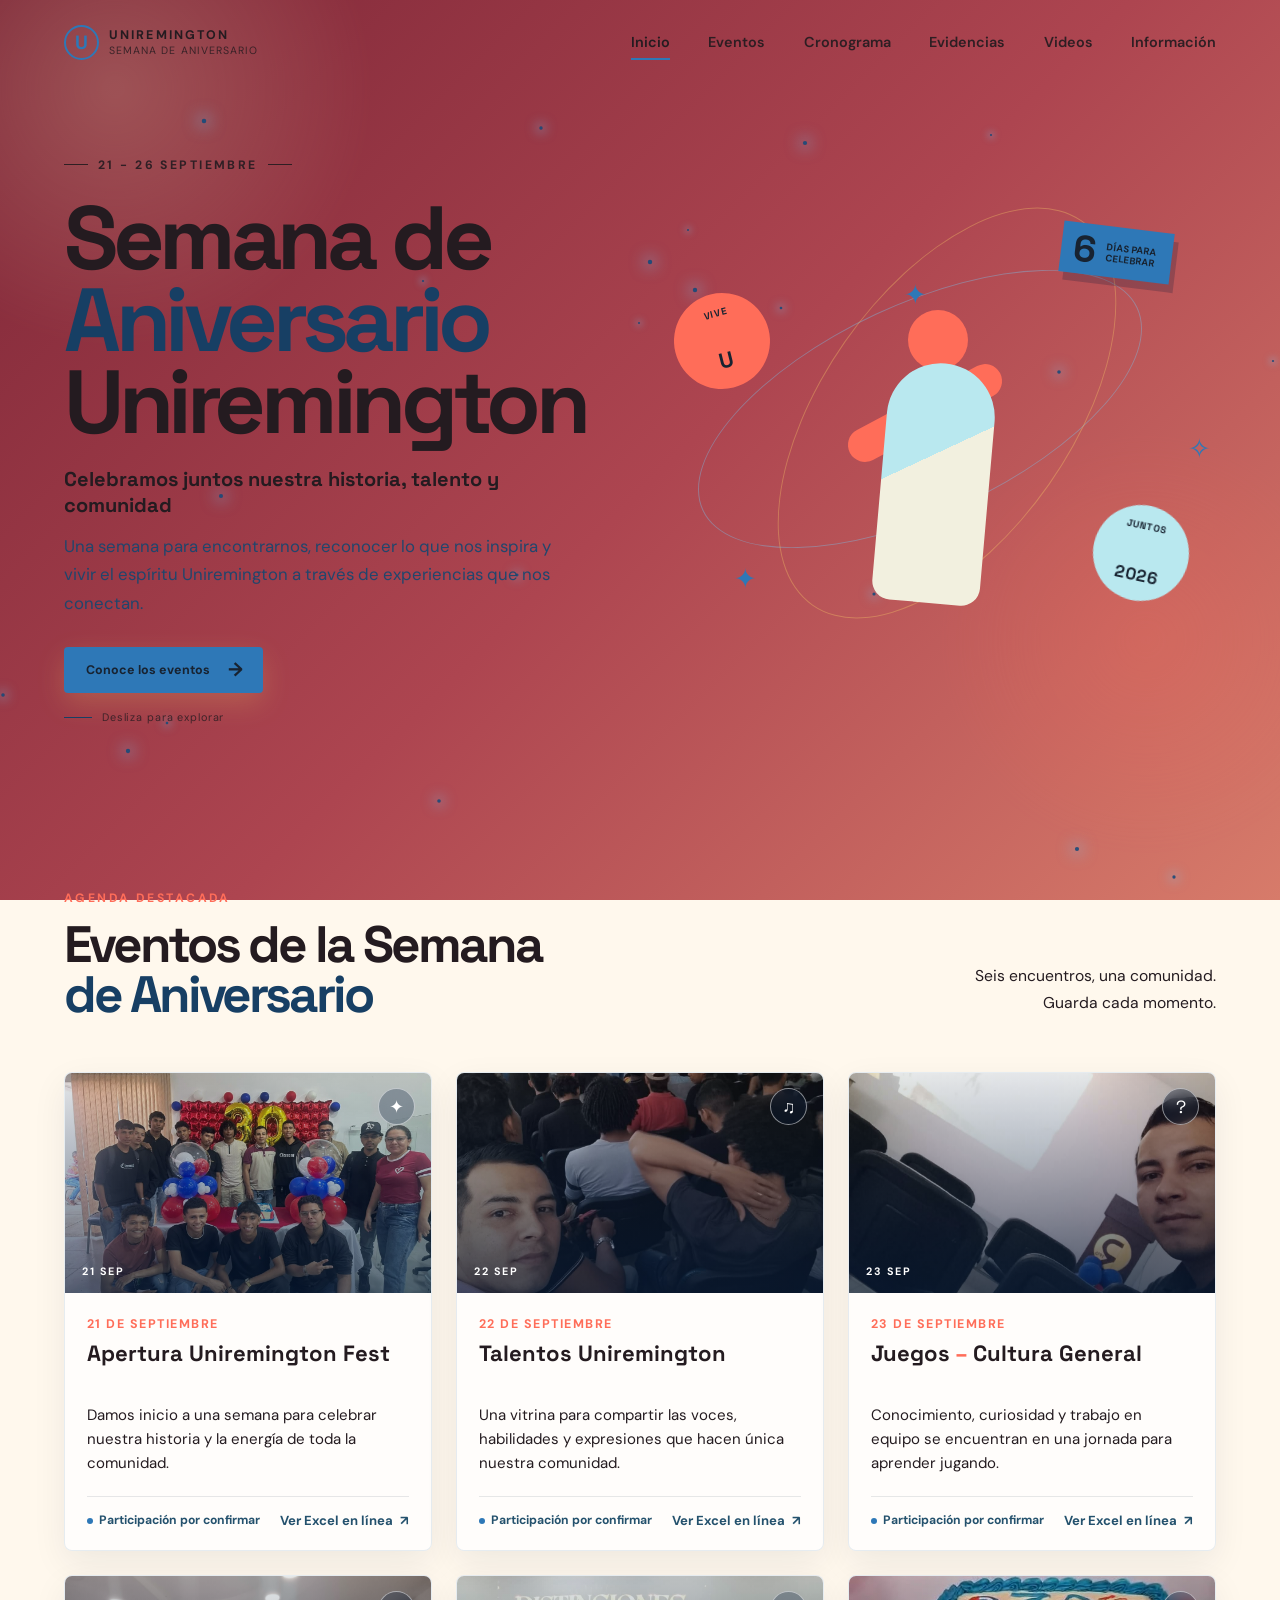
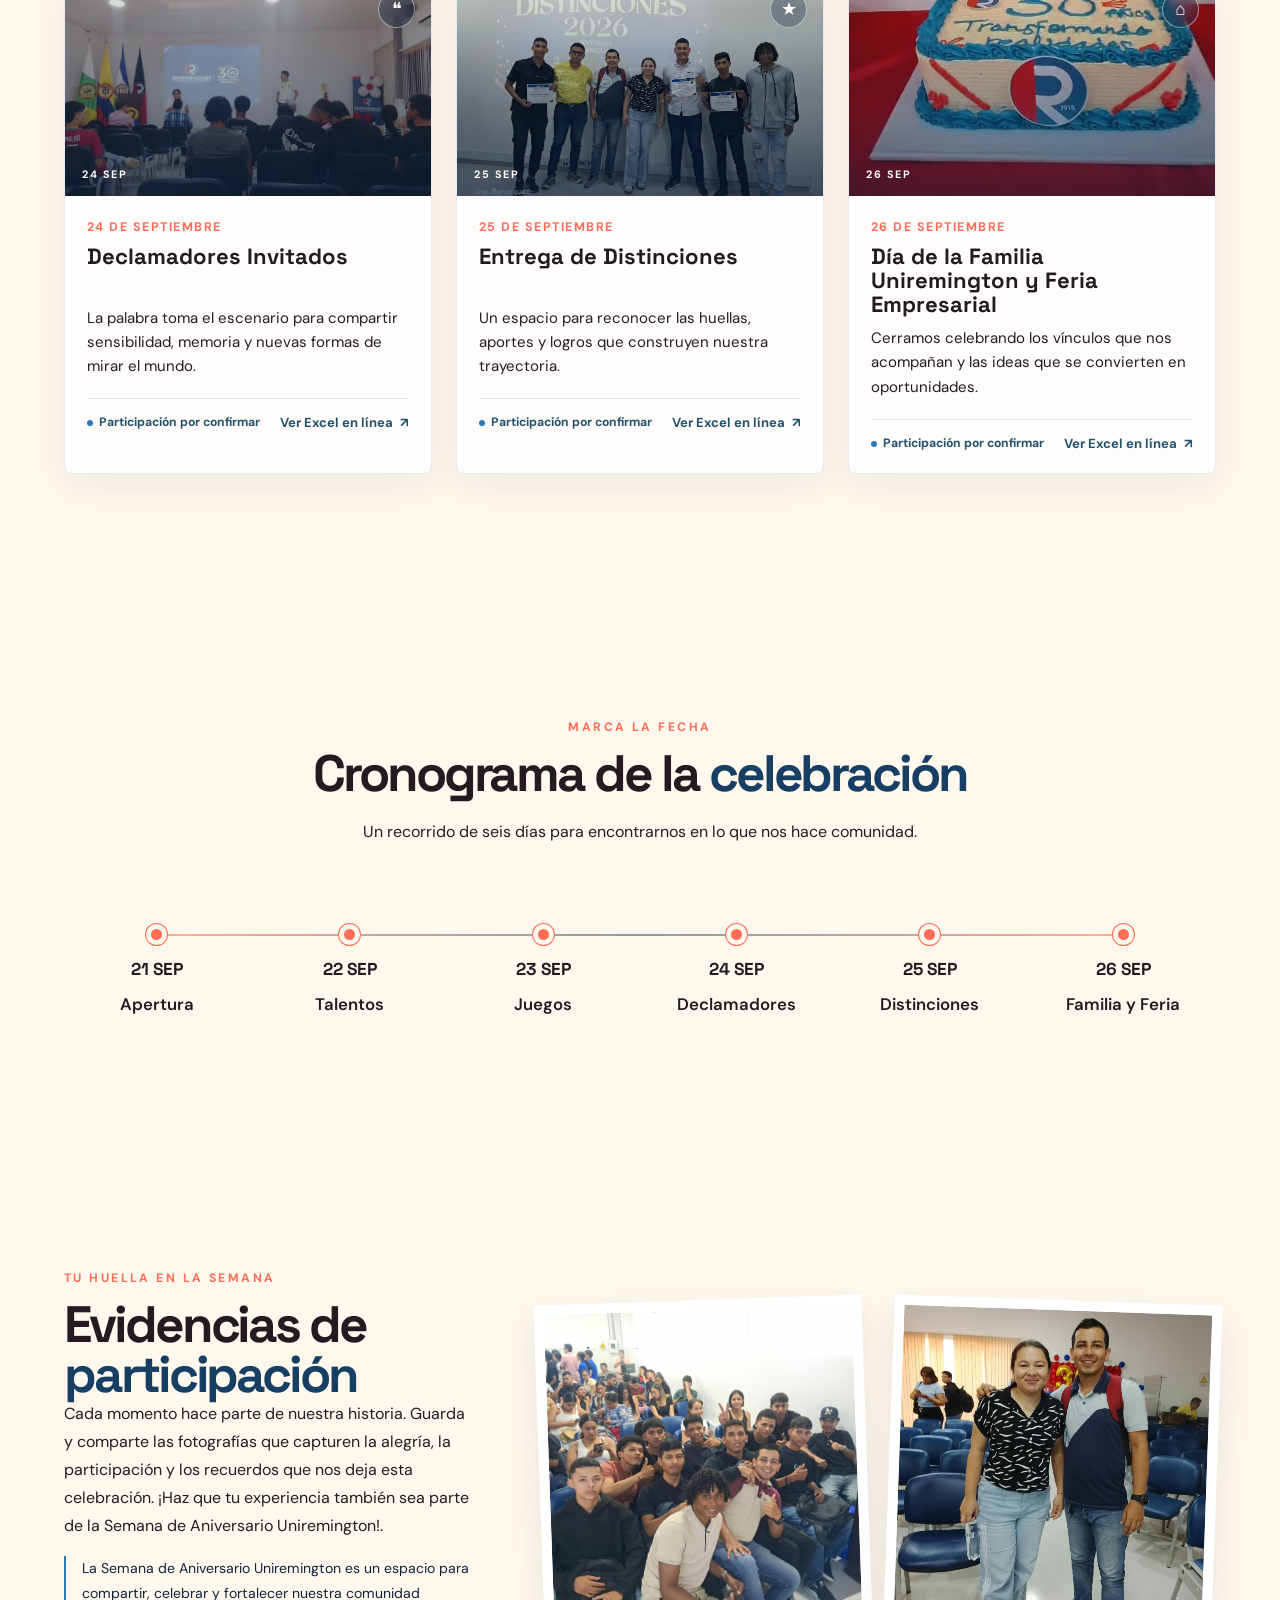
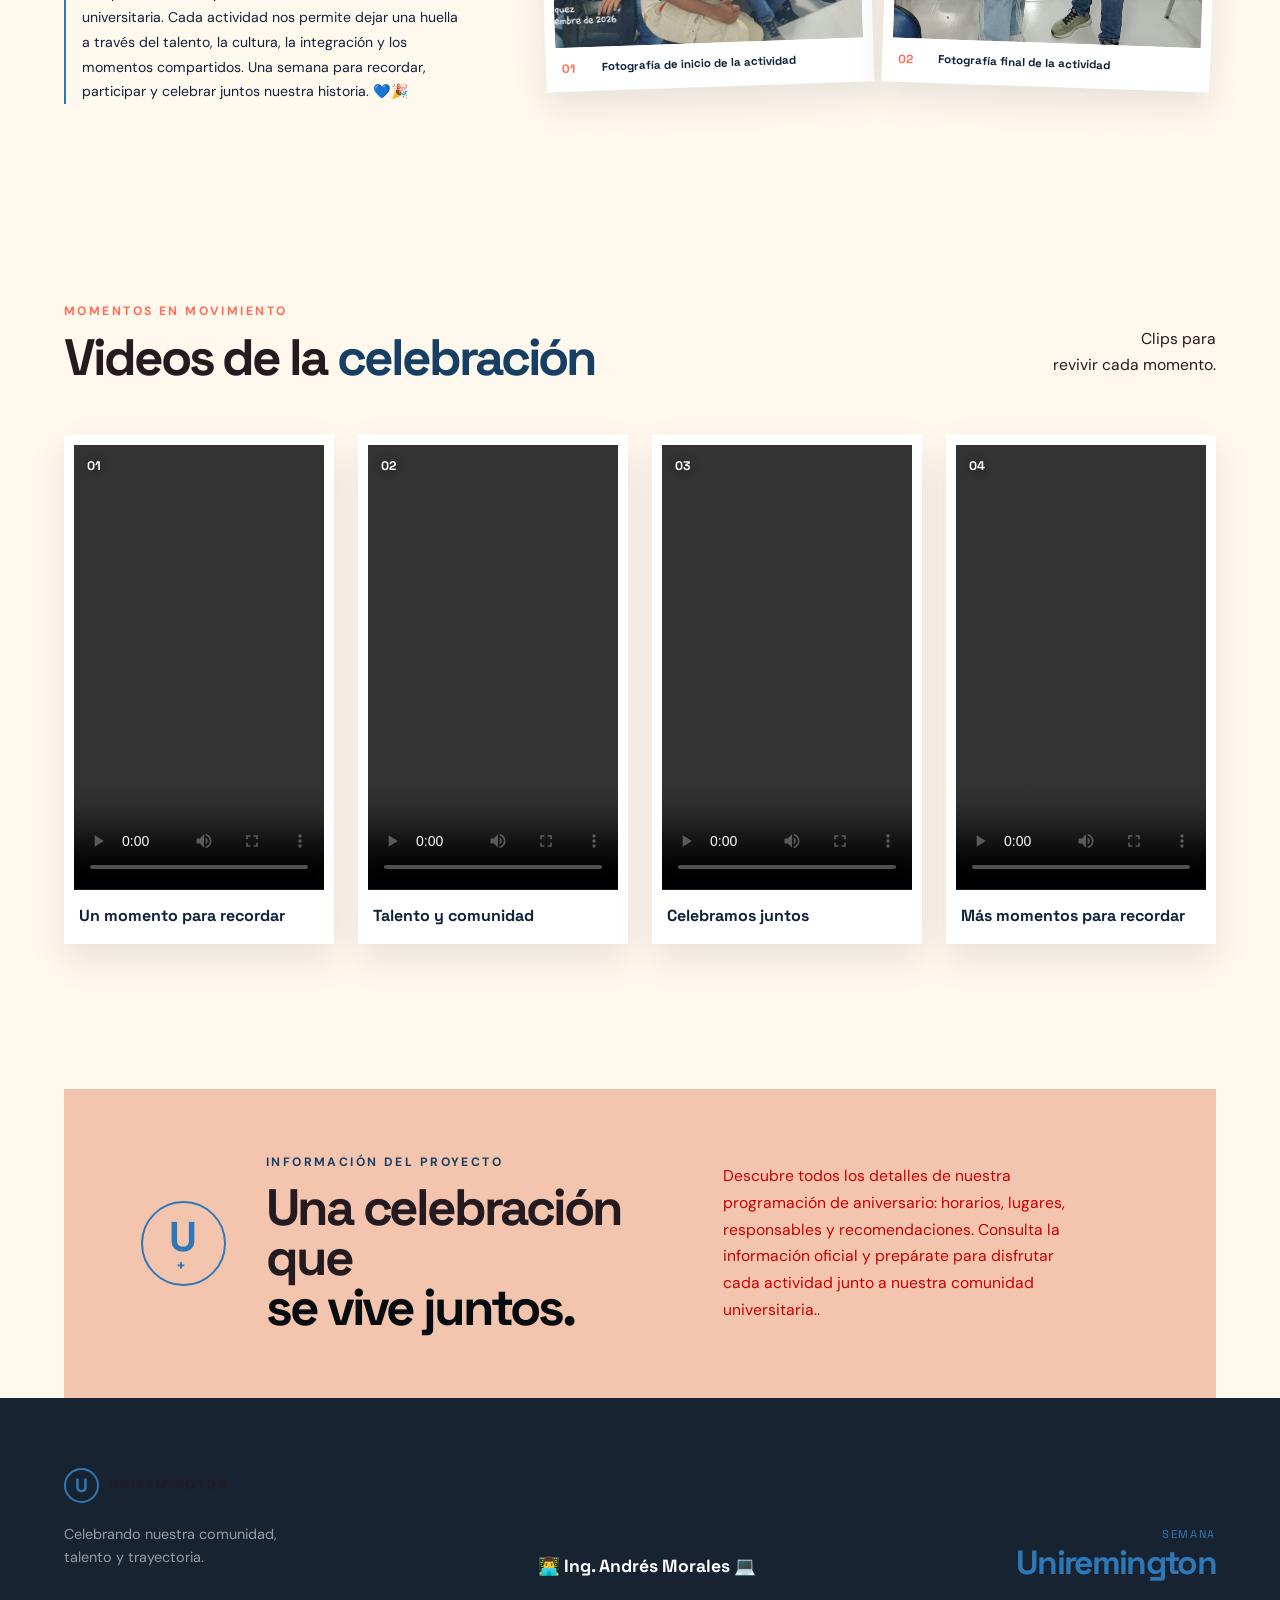
==== commit 447fa031: "Mejoras en el diseño responsivo" ====
--- a/index.html
+++ b/index.html
@@ -65,45 +65,45 @@
       <div class="events-grid">
         
         <article class="event-card reveal" data-event="21-septiembre">
-          <a class="event-image-link" href="excel.html#21-septiembre" target="_blank" rel="noopener" aria-label="Abrir Excel en línea: Apertura Uniremington Fest">
+          <button class="event-image-link" type="button" aria-label="Ampliar fotografía: Apertura Uniremington Fest">
             <img src="img/apertura.jpg" data-fallback="https://images.unsplash.com/photo-1517457373958-b7bdd4587205?auto=format&fit=crop&w=900&q=85" alt="Estudiantes celebrando en una actividad universitaria" loading="lazy">
             <span class="image-shade"></span><span class="event-icon">✦</span><span class="date-chip">21 SEP</span>
-          </a>
+          </button>
           <div class="event-body"><p class="event-date">21 de septiembre</p><h3>Apertura Uniremington Fest</h3><p class="event-description">Damos inicio a una semana para celebrar nuestra historia y la energía de toda la comunidad.</p><div class="event-meta"><span class="status pending">Participación por confirmar</span><a class="info-link" href="excel.html#21-septiembre" target="_blank" rel="noopener">Ver Excel en línea <span>↗</span></a></div></div>
         </article>
         <article class="event-card reveal" data-event="22-septiembre">
-          <a class="event-image-link" href="excel.html#22-septiembre" target="_blank" rel="noopener" aria-label="Abrir Excel en línea: Talentos Uniremington">
+          <button class="event-image-link" type="button" aria-label="Ampliar fotografía: Talentos Uniremington">
             <img src="img/talentos.jpg" data-fallback="https://images.unsplash.com/photo-1524368535928-5b5e00ddc76b?auto=format&fit=crop&w=900&q=85" alt="Presentación artística de estudiantes" loading="lazy">
             <span class="image-shade"></span><span class="event-icon">♫</span><span class="date-chip">22 SEP</span>
-          </a>
+          </button>
           <div class="event-body"><p class="event-date">22 de septiembre</p><h3>Talentos Uniremington</h3><p class="event-description">Una vitrina para compartir las voces, habilidades y expresiones que hacen única nuestra comunidad.</p><div class="event-meta"><span class="status pending">Participación por confirmar</span><a class="info-link" href="excel.html#22-septiembre" target="_blank" rel="noopener">Ver Excel en línea <span>↗</span></a></div></div>
         </article>
         <article class="event-card reveal" data-event="23-septiembre">
-          <a class="event-image-link" href="excel.html#23-septiembre" target="_blank" rel="noopener" aria-label="Abrir Excel en línea: Juegos - Cultura General">
+          <button class="event-image-link" type="button" aria-label="Ampliar fotografía: Juegos - Cultura General">
             <img src="img/juegos.jpg" data-fallback="https://images.unsplash.com/photo-1529156069898-49953e39b3ac?auto=format&fit=crop&w=900&q=85" alt="Estudiantes compartiendo un juego en equipo" loading="lazy">
             <span class="image-shade"></span><span class="event-icon">?</span><span class="date-chip">23 SEP</span>
-          </a>
+          </button>
           <div class="event-body"><p class="event-date">23 de septiembre</p><h3>Juegos <span>–</span> Cultura General</h3><p class="event-description">Conocimiento, curiosidad y trabajo en equipo se encuentran en una jornada para aprender jugando.</p><div class="event-meta"><span class="status pending">Participación por confirmar</span><a class="info-link" href="excel.html#23-septiembre" target="_blank" rel="noopener">Ver Excel en línea <span>↗</span></a></div></div>
         </article>
         <article class="event-card reveal" data-event="24-septiembre">
-          <a class="event-image-link" href="excel.html#24-septiembre" target="_blank" rel="noopener" aria-label="Abrir Excel en línea: Declamadores Invitados">
+          <button class="event-image-link" type="button" aria-label="Ampliar fotografía: Declamadores Invitados">
             <img src="img/declamadores.jpg" data-fallback="https://images.unsplash.com/photo-1478737270239-2f02b77fc618?auto=format&fit=crop&w=900&q=85" alt="Micrófono preparado para una presentación de poesía" loading="lazy">
             <span class="image-shade"></span><span class="event-icon">&#10077;</span><span class="date-chip">24 SEP</span>
-          </a>
+          </button>
           <div class="event-body"><p class="event-date">24 de septiembre</p><h3>Declamadores Invitados</h3><p class="event-description">La palabra toma el escenario para compartir sensibilidad, memoria y nuevas formas de mirar el mundo.</p><div class="event-meta"><span class="status pending">Participación por confirmar</span><a class="info-link" href="excel.html#24-septiembre" target="_blank" rel="noopener">Ver Excel en línea <span>↗</span></a></div></div>
         </article>
         <article class="event-card reveal" data-event="25-septiembre">
-          <a class="event-image-link" href="excel.html#25-septiembre" target="_blank" rel="noopener" aria-label="Abrir Excel en línea: Entrega de Distinciones">
+          <button class="event-image-link" type="button" aria-label="Ampliar fotografía: Entrega de Distinciones">
             <img src="img/distinciones.jpg" data-fallback="https://images.unsplash.com/photo-1531058020387-3be344556be6?auto=format&fit=crop&w=900&q=85" alt="Reconocimiento entregado durante una ceremonia" loading="lazy">
             <span class="image-shade"></span><span class="event-icon">★</span><span class="date-chip">25 SEP</span>
-          </a>
+          </button>
           <div class="event-body"><p class="event-date">25 de septiembre</p><h3>Entrega de Distinciones</h3><p class="event-description">Un espacio para reconocer las huellas, aportes y logros que construyen nuestra trayectoria.</p><div class="event-meta"><span class="status pending">Participación por confirmar</span><a class="info-link" href="excel.html#25-septiembre" target="_blank" rel="noopener">Ver Excel en línea <span>↗</span></a></div></div>
         </article>
         <article class="event-card reveal" data-event="26-septiembre">
-          <a class="event-image-link" href="excel.html#26-septiembre" target="_blank" rel="noopener" aria-label="Abrir Excel en línea: Día de la Familia Uniremington y Feria Empresarial">
+          <button class="event-image-link" type="button" aria-label="Ampliar fotografía: Día de la Familia Uniremington y Feria Empresarial">
             <img src="img/familia-feria.jpg" data-fallback="https://images.unsplash.com/photo-1529156069898-49953e39b3ac?auto=format&fit=crop&w=900&q=85" alt="Comunidad reunida en una feria universitaria" loading="lazy">
             <span class="image-shade"></span><span class="event-icon">⌂</span><span class="date-chip">26 SEP</span>
-          </a>
+          </button>
           <div class="event-body"><p class="event-date">26 de septiembre</p><h3>Día de la Familia Uniremington y Feria Empresarial</h3><p class="event-description">Cerramos celebrando los vínculos que nos acompañan y las ideas que se convierten en oportunidades.</p><div class="event-meta"><span class="status pending">Participación por confirmar</span><a class="info-link" href="excel.html#26-septiembre" target="_blank" rel="noopener">Ver Excel en línea <span>↗</span></a></div></div>
         </article>
       </div>
--- a/style.css
+++ b/style.css
@@ -53,7 +53,7 @@
 .image-lightbox::backdrop { background: rgba(8, 15, 22, .88); backdrop-filter: blur(5px); }
 .image-lightbox img { display: block; max-width: 100%; max-height: calc(92vh - 68px); margin: auto; object-fit: contain; }
 .lightbox-close { position: absolute; top: 10px; right: 12px; width: 36px; height: 36px; border: 1px solid rgba(255,255,255,.6); border-radius: 50%; color: #fff; background: transparent; font-size: 1.6rem; line-height: 1; cursor: pointer; }
-.event-image-link { cursor: pointer; }
+.event-image-link { width: 100%; padding: 0; border: 0; appearance: none; font: inherit; text-align: left; cursor: zoom-in; }
 .event-meta .info-link { padding: 0; border: 0; color: var(--blue); background: transparent; font: inherit; font-size: .82rem; font-weight: 700; cursor: pointer; }
 .event-meta .info-link:hover { color: var(--coral); }
 .event-meta .info-link:focus-visible { outline: 2px solid var(--coral); outline-offset: 4px; }
